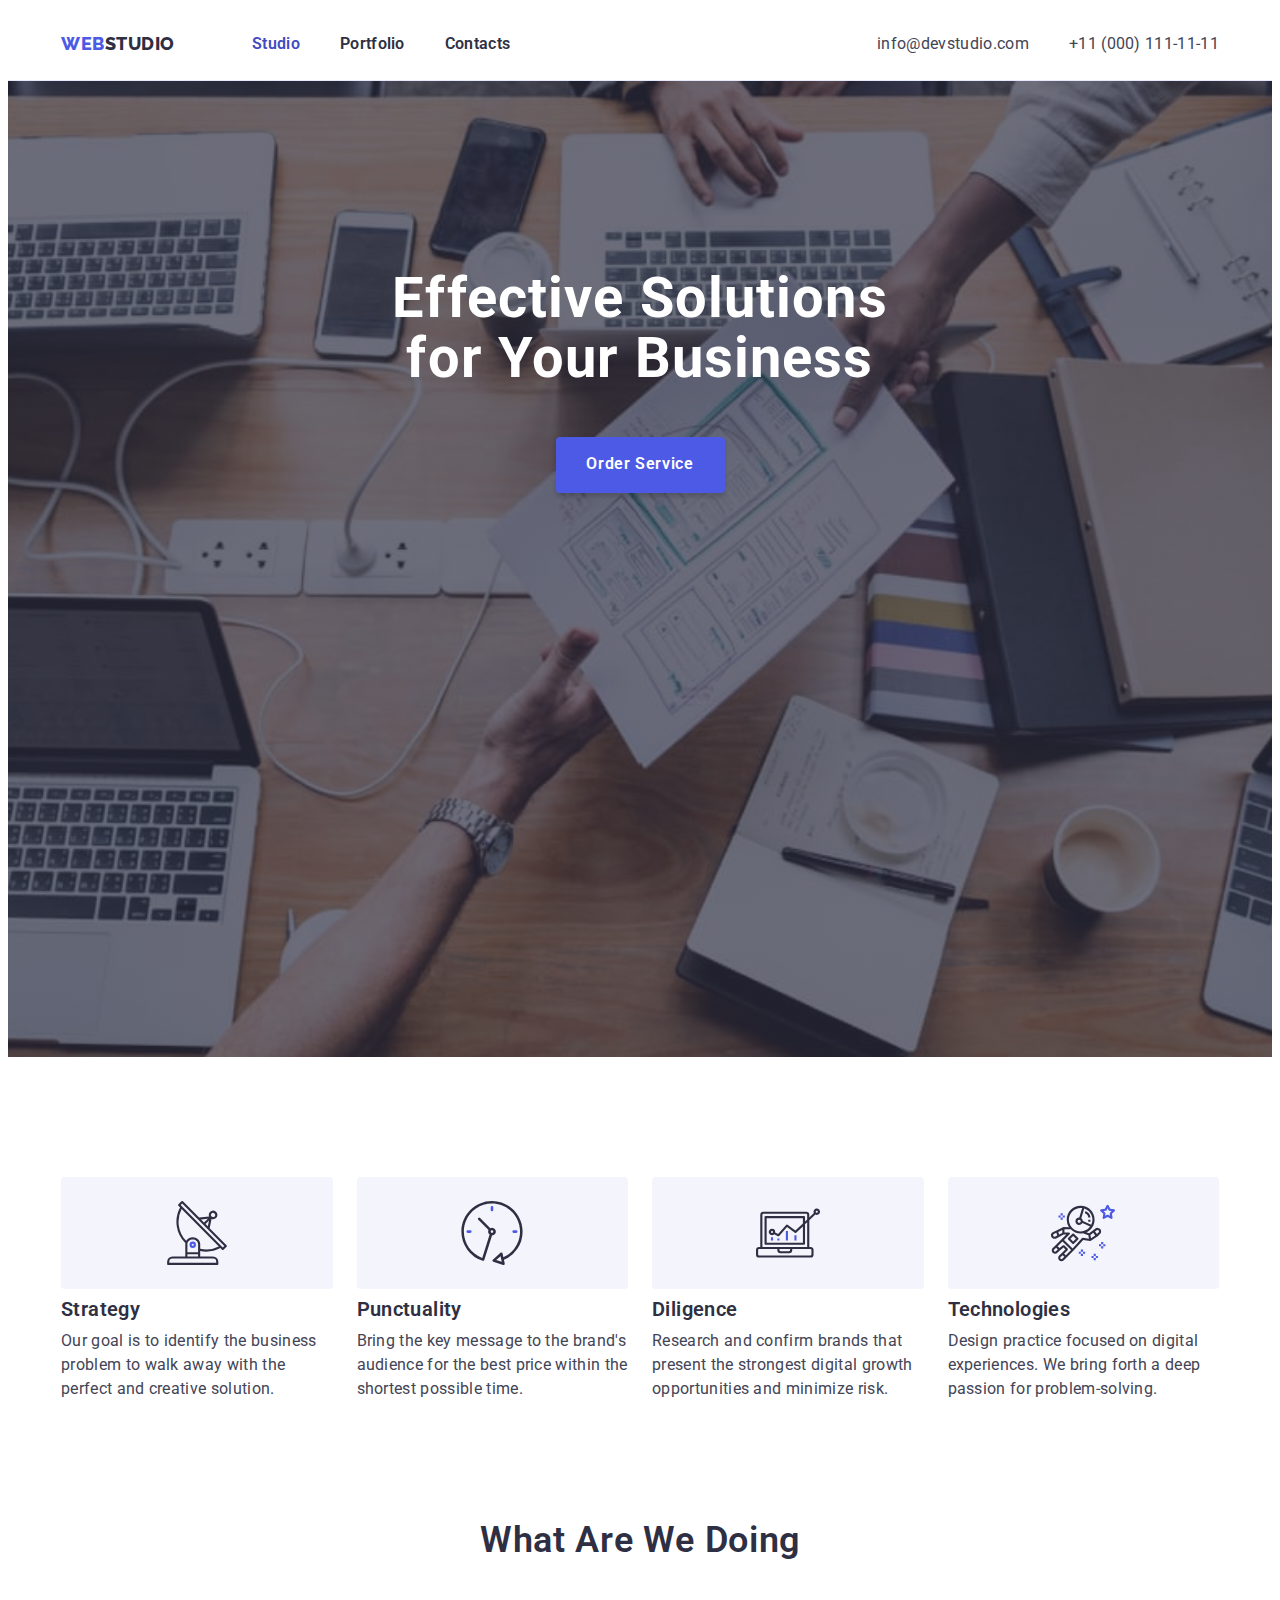
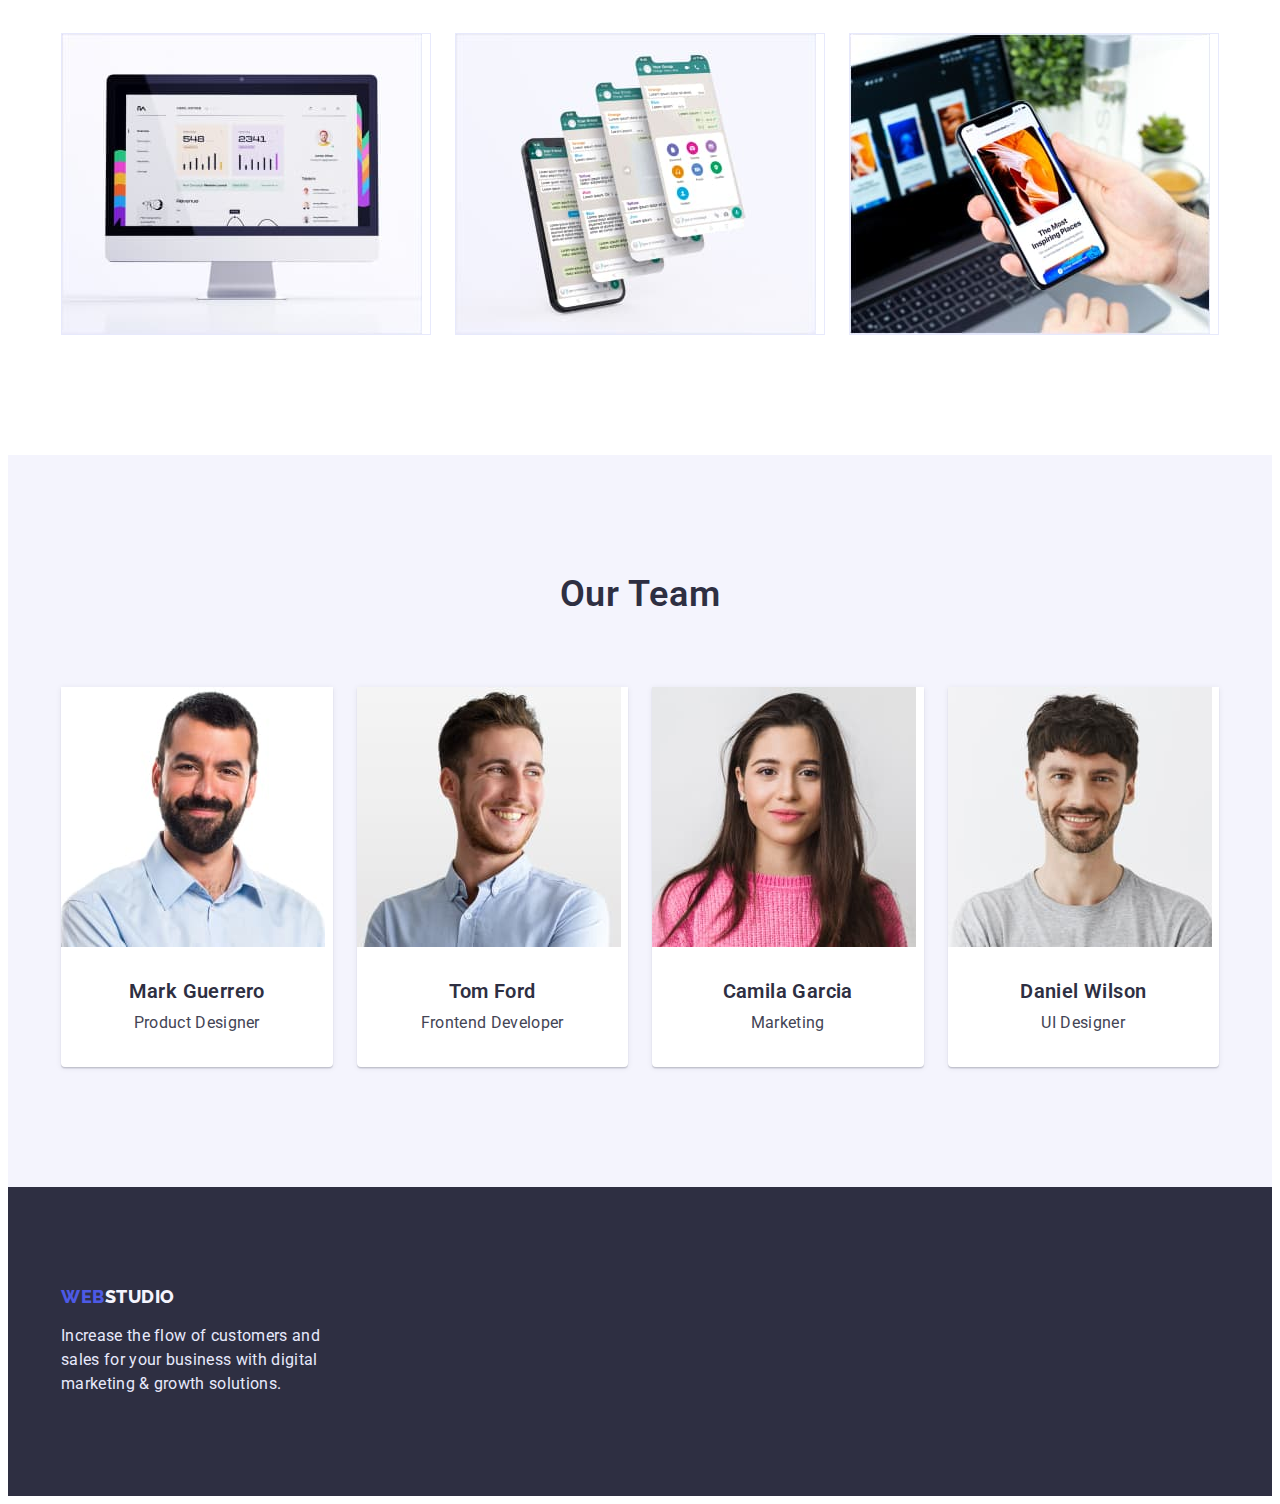
==== index.html @ 02700e27 "Added files from last project, banner and icons(Why dou choose us section)of index page" ====
<!DOCTYPE html>
<html lang="en">
    <head>
        <meta charset="UTF-8" />
        <meta http-equiv="X-UA-Compatible" content="IE=edge" />
        <meta name="viewport" content="width=device-width, initial-scale=1.0" />
        <title>WebStudio</title>
        <link rel="preconnect" href="https://fonts.googleapis.com" />
        <link rel="preconnect" href="https://fonts.gstatic.com" crossorigin />
        <link
            href="https://fonts.googleapis.com/css2?family=Raleway:wght@800&family=Roboto:wght@400;500;700;900&display=swap"
            rel="stylesheet"
        />
        <link
            rel="stylesheet"
            href="https://cdnjs.cloudflare.com/ajax/libs/modern-normalize/1.1.0/modern-normalize.min.css"
            integrity="sha512-wpPYUAdjBVSE4KJnH1VR1HeZfpl1ub8YT/NKx4PuQ5NmX2tKuGu6U/JRp5y+Y8XG2tV+wKQpNHVUX03MfMFn9Q=="
            crossorigin="anonymous"
            referrerpolicy="no-referrer"
        />
        <link rel="stylesheet" href="./css/styles.css" />
    </head>
    <body>
        <header class="header">
            <div class="container header-container">
                <nav class="header-navigation">
                    <a class="header-logo" href="./index.html"
                        >Web<span class="header-logo hl-span">Studio</span>
                    </a>
                    <ul class="header-list list">
                        <li class="header-item">
                            <a class="header-link current" href="./index.html">Studio</a>
                        </li>
                        <li class="header-item">
                            <a class="header-link" href="./portfolio.html">Portfolio</a>
                        </li>
                        <li class="header-item"><a class="header-link" href="">Contacts</a></li>
                    </ul>
                </nav>
                <ul class="header-contacts-list list">
                    <li class="header-contacts-item">
                        <a class="header-contacts-mail" href="mailto:info@devstudio.com"
                            >info@devstudio.com</a
                        >
                    </li>
                    <li class="header-contacts-item">
                        <a class="header-contacts-tel" href="tel:+11(000)111-11-11"
                            >+11 (000) 111-11-11</a
                        >
                    </li>
                </ul>
            </div>
        </header>
        <main>
            <!-- Big banner -->
            <section class="big-banner big-banner-container">
                <div class="container">
                    <h1 class="big-banner-title">Effective Solutions for Your Business</h1>
                    <button class="big-banner-btn" type="button">Order Service</button>
                </div>
            </section>
            <!-- Why do you choose us -->
            <section class="our-strengths">
                <div class="container">
                    <h2 class="visually-hidden">Why do you choose us</h2>
                    <ul class="os-icons-list list">
                        <li class="os-icons-item">
                            <svg class="os-icon" width="64px" height="64px">
                                <use href="./images/icons.svg#icon-antenna"></use>
                            </svg>
                        </li>
                        <li class="os-icons-item">
                            <svg class="os-icon" width="64px" height="64px">
                                <use href="./images/icons.svg#icon-clock"></use>
                            </svg>
                        </li>
                        <li class="os-icons-item">
                            <svg class="os-icon" width="64px" height="64px">
                                <use href="./images/icons.svg#icon-diagram"></use>
                            </svg>
                        </li>
                        <li class="os-icons-item">
                            <svg class="os-icon" width="64px" height="64px">
                                <use href="./images/icons.svg#icon-astronaut"></use>
                            </svg>
                        </li>
                    </ul>
                    <ul class="our-strengths-list list">
                        <li class="our-strengths-item">
                            <h3 class="our-strengths-title">Strategy</h3>
                            <p class="our-strengths-text">
                                Our goal is to identify the business problem to walk away with the
                                perfect and creative solution.
                            </p>
                        </li>
                        <li class="our-strengths-item">
                            <h3 class="our-strengths-title">Punctuality</h3>
                            <p class="our-strengths-text">
                                Bring the key message to the brand's audience for the best price
                                within the shortest possible time.
                            </p>
                        </li>
                        <li class="our-strengths-item">
                            <h3 class="our-strengths-title">Diligence</h3>
                            <p class="our-strengths-text">
                                Research and confirm brands that present the strongest digital
                                growth opportunities and minimize risk.
                            </p>
                        </li>
                        <li class="our-strengths-item">
                            <h3 class="our-strengths-title">Technologies</h3>
                            <p class="our-strengths-text">
                                Design practice focused on digital experiences. We bring forth a
                                deep passion for problem-solving.
                            </p>
                        </li>
                    </ul>
                </div>
            </section>
            <!-- What are we doing -->
            <section class="our-projects">
                <div class="container">
                    <h2 class="our-projects-title">What are we doing</h2>
                    <ul class="our-projects-list list">
                        <li class="our-projects-item">
                            <img
                                src="./images/monitor.jpg"
                                alt="Monitor with the company's website displayed"
                                width="360"
                            />
                        </li>
                        <li class="our-projects-item">
                            <img
                                src="./images/cellphone.jpg"
                                alt="Mobile phone with the application displayed"
                                width="360"
                            />
                        </li>
                        <li class="our-projects-item">
                            <img
                                src="./images/laptop_and_cellphone.jpg"
                                alt="laptop and cellphone with the application displayed"
                                width="360"
                            />
                        </li>
                    </ul>
                </div>
            </section>
            <!-- Out team -->
            <section class="our-team">
                <div class="container">
                    <h2 class="our-team-title">Our Team</h2>
                    <ul class="our-team-list list">
                        <li class="our-team-item">
                            <img
                                src="./images/teammate-1.jpg"
                                alt="Photo by Mark Guerrero"
                                width="264"
                            />
                            <div class="teammate-text-container">
                                <h3 class="teammate-title">Mark Guerrero</h3>
                                <p class="teammate-text">Product Designer</p>
                            </div>
                        </li>
                        <li class="our-team-item">
                            <img
                                src="./images/teammate-2.jpg"
                                alt="Photo by Tom Ford"
                                width="264"
                            />
                            <div class="teammate-text-container">
                                <h3 class="teammate-title">Tom Ford</h3>
                                <p class="teammate-text">Frontend Developer</p>
                            </div>
                        </li>
                        <li class="our-team-item">
                            <img
                                src="./images/teammate-3.jpg"
                                alt="Photo by Camila Garcia"
                                width="264"
                            />
                            <div class="teammate-text-container">
                                <h3 class="teammate-title">Camila Garcia</h3>
                                <p class="teammate-text">Marketing</p>
                            </div>
                        </li>
                        <li class="our-team-item">
                            <img
                                src="./images/teammate-4.jpg"
                                alt="Photo by Daniel Wilson"
                                width="264"
                            />
                            <div class="teammate-text-container">
                                <h3 class="teammate-title">Daniel Wilson</h3>
                                <p class="teammate-text">UI Designer</p>
                            </div>
                        </li>
                    </ul>
                </div>
            </section>
        </main>
        <footer class="footer">
            <div class="container">
                <a class="footer-logo" href="./index.html"
                    >Web<span class="footer-logo fl-span">Studio</span></a
                >
                <p class="footer-text">
                    Increase the flow of customers and sales for your business with digital
                    marketing & growth solutions.
                </p>
            </div>
        </footer>
    </body>
</html>
---- css/styles.css ----
/** VARIABLES*/
:root {
    /**COLORS*/
    --primary-bg: #ffffff;
    --primary-brand: #4d5ae5;
    --dark: #2e2f42;
    --success: #31d0aa;
    --text: #434455;
    --subtle-text: #8e8f99;
    --accent: #e7e9fc;
    --light: #f4f4fd;
    --hover-focus: #404bbf;
    --bg-gradient: linear-gradient(rgba(46, 47, 66, 0.7), rgba(46, 47, 66, 0.7));
    /**FONTS*/
    --main-font: "Roboto", sans-serif;
    --secondary-font: "Raleway", sans-serif;
}

/**RESET STYLES*/
p,
h1,
h2,
h3,
h4,
h5,
h6 {
    margin: 0;
}
ul,
ol {
    margin: 0;
    padding-left: 0;
}

body {
    font-family: var(--main-font);
    color: var(--text);
    background-color: var(--primary-bg);
}

/**COMMON STYLES*/
.list {
    list-style: none;
}
.visually-hidden {
    position: absolute;
    width: 1px;
    height: 1px;
    margin: -1px;
    border: 0;
    padding: 0;
    white-space: nowrap;
    clip-path: inset(100%);
    overflow: hidden;
}
img {
    display: block;
    max-width: 100%;
    height: auto;
}

/*!CONTAINER*/
.container {
    width: 1158px;
    padding: 0px 15px;
    margin: 0 auto;
    /* outline: 1px solid red; */
}

/**INDEX PAGE STYLES*/
/*!HEADER*/
.header {
    background-color: var(--primary-bg);
    border-bottom: 1px solid #e7e9fc;
}
.header-container {
    display: flex;
}
.header-navigation {
    display: flex;
    margin-right: auto;
    align-items: center;
}
.header-logo {
    width: 115px;
    font-family: var(--secondary-font);
    font-weight: 800;
    font-size: 18px;
    color: var(--primary-brand);
    line-height: 1.33;
    letter-spacing: 0.03em;
    text-transform: uppercase;
    text-decoration: none;
    margin-right: 76px;
    padding: 24px 0px 24px 0px;
}
.header-logo:focus {
    outline: none;
}
.hl-span {
    color: var(--dark);
}
.header-list {
    display: flex;
    gap: 40px;
}
/* .header-item {
} */
.header-link {
    display: inline-block;
    font-weight: 600;
    color: var(--dark);
    line-height: 1.5;
    letter-spacing: 0.02em;
    text-decoration: none;
    padding: 24px 0px 24px 0px;
}
.header-item .current {
    color: var(--hover-focus);
}
.header-link:hover,
.header-link:focus {
    color: var(--hover-focus);
    outline: none;
}
.header-contacts-list {
    display: flex;
    gap: 40px;
}
/* .header-contacts-item {
} */
.header-contacts-mail,
.header-contacts-tel {
    display: inline-block;
    font-style: normal;
    color: inherit;
    text-decoration: none;
    line-height: 1.5;
    letter-spacing: 0.02em;
    padding: 24px 0px 24px 0px;
}
.header-contacts-mail:hover,
.header-contacts-mail:focus {
    color: var(--hover-focus);
    outline: none;
}
.header-contacts-tel:hover,
.header-contacts-tel:focus {
    color: var(--hover-focus);
    outline: none;
}

/*!BIG BANNER*/
.big-banner {
    background-color: var(--dark);
    text-align: center;
    padding: 188px 0px;
}
.big-banner-container {
    background-image: var(--bg-gradient), url(../images/big-banner-bg.jpg);
    max-width: 1440px;
    height: 600px;
    background-repeat: no-repeat;
    background-position: center;
    background-size: cover;
    margin-right: auto;
    margin-left: auto;
}
.big-banner-title {
    width: 496px;
    font-weight: 700;
    margin-right: auto;
    margin-left: auto;
    font-size: 56px;
    line-height: 1.07;
    letter-spacing: 0.02em;
    color: var(--primary-bg);
}
.big-banner-btn {
    display: inline-block;
    min-width: 169px;
    height: 56px;
    font-family: inherit;
    font-weight: 600;
    font-size: 16px;
    line-height: 1.18;
    letter-spacing: 0.04em;
    background-color: var(--primary-brand);
    color: var(--primary-bg);
    cursor: pointer;
    border: none;
    border-radius: 4px;
    box-shadow: 0px 4px 4px rgba(0, 0, 0, 0.15);
    margin-top: 48px;
}
.big-banner-btn:hover,
.big-banner-btn:focus {
    background-color: var(--hover-focus);
    color: var(--primary-bg);
    box-shadow: 0px 3px 1px rgba(0, 0, 0, 0.1), 0px 2px 1px rgba(0, 0, 0, 0.08),
        0px 2px 2px rgba(0, 0, 0, 0.12);
    outline: none;
}

/*!OUR STRENGTHS*/
.our-strengths {
    padding-top: 120px;
    background-color: var(--primary-bg);
}

.our-strengths-list,
.os-icons-list {
    display: flex;
    gap: 24px;
}
.our-strengths-item,
.os-icons-item {
    width: calc((100% - 72px) / 4);
}
.os-icons-item {
    display: flex;
    align-items: center;
    justify-content: center;
    height: 112px;
    background-color: var(--light);
    border-radius: 4px;
}
/* .os-icon {
} */
.our-strengths-title {
    font-weight: 600;
    font-size: 20px;
    line-height: 1.2;
    letter-spacing: 0.02em;
    color: var(--dark);
    margin-top: 8px;
}
.our-strengths-text {
    line-height: 1.5;
    letter-spacing: 0.02em;
    margin-top: 8px;
}

/*!OUR PROJECTS*/
.our-projects {
    background-color: var(--primary-bg);
    padding: 120px 0px 120px 0px;
    text-align: center;
}
.our-projects-title,
.our-team-title {
    font-weight: 600;
    font-size: 36px;
    line-height: 1.11;
    letter-spacing: 0.02em;
    text-transform: capitalize;
    color: var(--dark);
}
.our-projects-list,
.our-team-list {
    display: flex;
    gap: 24px;
    margin-top: 72px;
}
.our-projects-item {
    width: calc((100% - 48px) / 3);
    border: 1px solid var(--accent);
}

/*!OUR TEAM*/
.our-team {
    background-color: var(--light);
    padding: 120px 0px 120px 0px;
    text-align: center;
}
.our-team-item {
    width: calc((100% - 72px) / 4);
    background-color: var(--primary-bg);
    box-shadow: 0px 1px 6px rgba(46, 47, 66, 0.08), 0px 1px 1px rgba(46, 47, 66, 0.16),
        0px 2px 1px rgba(46, 47, 66, 0.08);
    border-radius: 0px 0px 4px 4px;
}
.teammate-text-container {
    padding: 32px 16px;
}
.teammate-title {
    font-weight: 600;
    font-size: 20px;
    line-height: 1.2;
    letter-spacing: 0.02em;
    color: var(--dark);
}
.teammate-text {
    line-height: 1.5;
    letter-spacing: 0.02em;
    margin-top: 8px;
}

/*!FOOTER*/
.footer {
    padding: 100px 0px 100px 0px;
    background-color: var(--dark);
}
.footer-logo {
    font-family: var(--secondary-font);
    font-weight: 800;
    font-size: 18px;
    line-height: 1.16;
    letter-spacing: 0.03em;
    text-transform: uppercase;
    color: var(--primary-brand);
    text-decoration: none;
}
.footer-logo:focus {
    outline: none;
}
.fl-span {
    color: var(--light);
}
.footer-text {
    font-family: var(--main-font);
    font-weight: 400;
    font-size: 16px;
    line-height: 1.5;
    letter-spacing: 0.02em;
    color: var(--accent);
    max-width: 264px;
    margin-top: 16px;
}
/*!----------------------------------------------------------------*/

/**PORTFOLIO PAGE STYLES*/
/*!FINISHED PRODUCTS*/
.finished-products {
    background-color: var(--primary-bg);
    padding: 96px 0px 120px;
}
.filter-buttons-list {
    display: flex;
    justify-content: center;
    gap: 24px;
}
/* .filter-buttons-item {
} */
.filter-btn {
    font-family: inherit;
    font-weight: 600;
    font-size: 16px;
    color: var(--primary-brand);
    line-height: 1.5;
    letter-spacing: 0.04em;
    background-color: var(--light);
    border: 1px solid var(--accent);
    border-radius: 4px;
    cursor: pointer;
    padding: 12px 24px;
}
.filter-btn:hover,
.filter-btn:focus {
    background-color: var(--hover-focus);
    color: var(--primary-bg);
    box-shadow: 0px 3px 1px rgba(0, 0, 0, 0.1), 0px 2px 1px rgba(0, 0, 0, 0.08),
        0px 2px 2px rgba(0, 0, 0, 0.12);
    outline: none;
}
.finished-products-list {
    display: flex;
    flex-wrap: wrap;
    row-gap: 48px;
    column-gap: 24px;
    margin-top: 72px;
}
.finished-products-item {
    background-color: var(--primary-bg);
    width: calc((100% - 48px) / 3);
}
.products-text-container {
    padding: 32px 0px 32px 16px;
    border-bottom: 1px solid var(--accent);
    border-right: 1px solid var(--accent);
    border-left: 1px solid var(--accent);
}
.finished-products-title {
    font-weight: 600;
    font-size: 20px;
    line-height: 1.2;
    letter-spacing: 0.02em;
    color: var(--dark);
}
.finished-products-text {
    font-size: 16px;
    line-height: 1.5;
    letter-spacing: 0.02em;
    color: var(--text);
    margin-top: 8px;
}
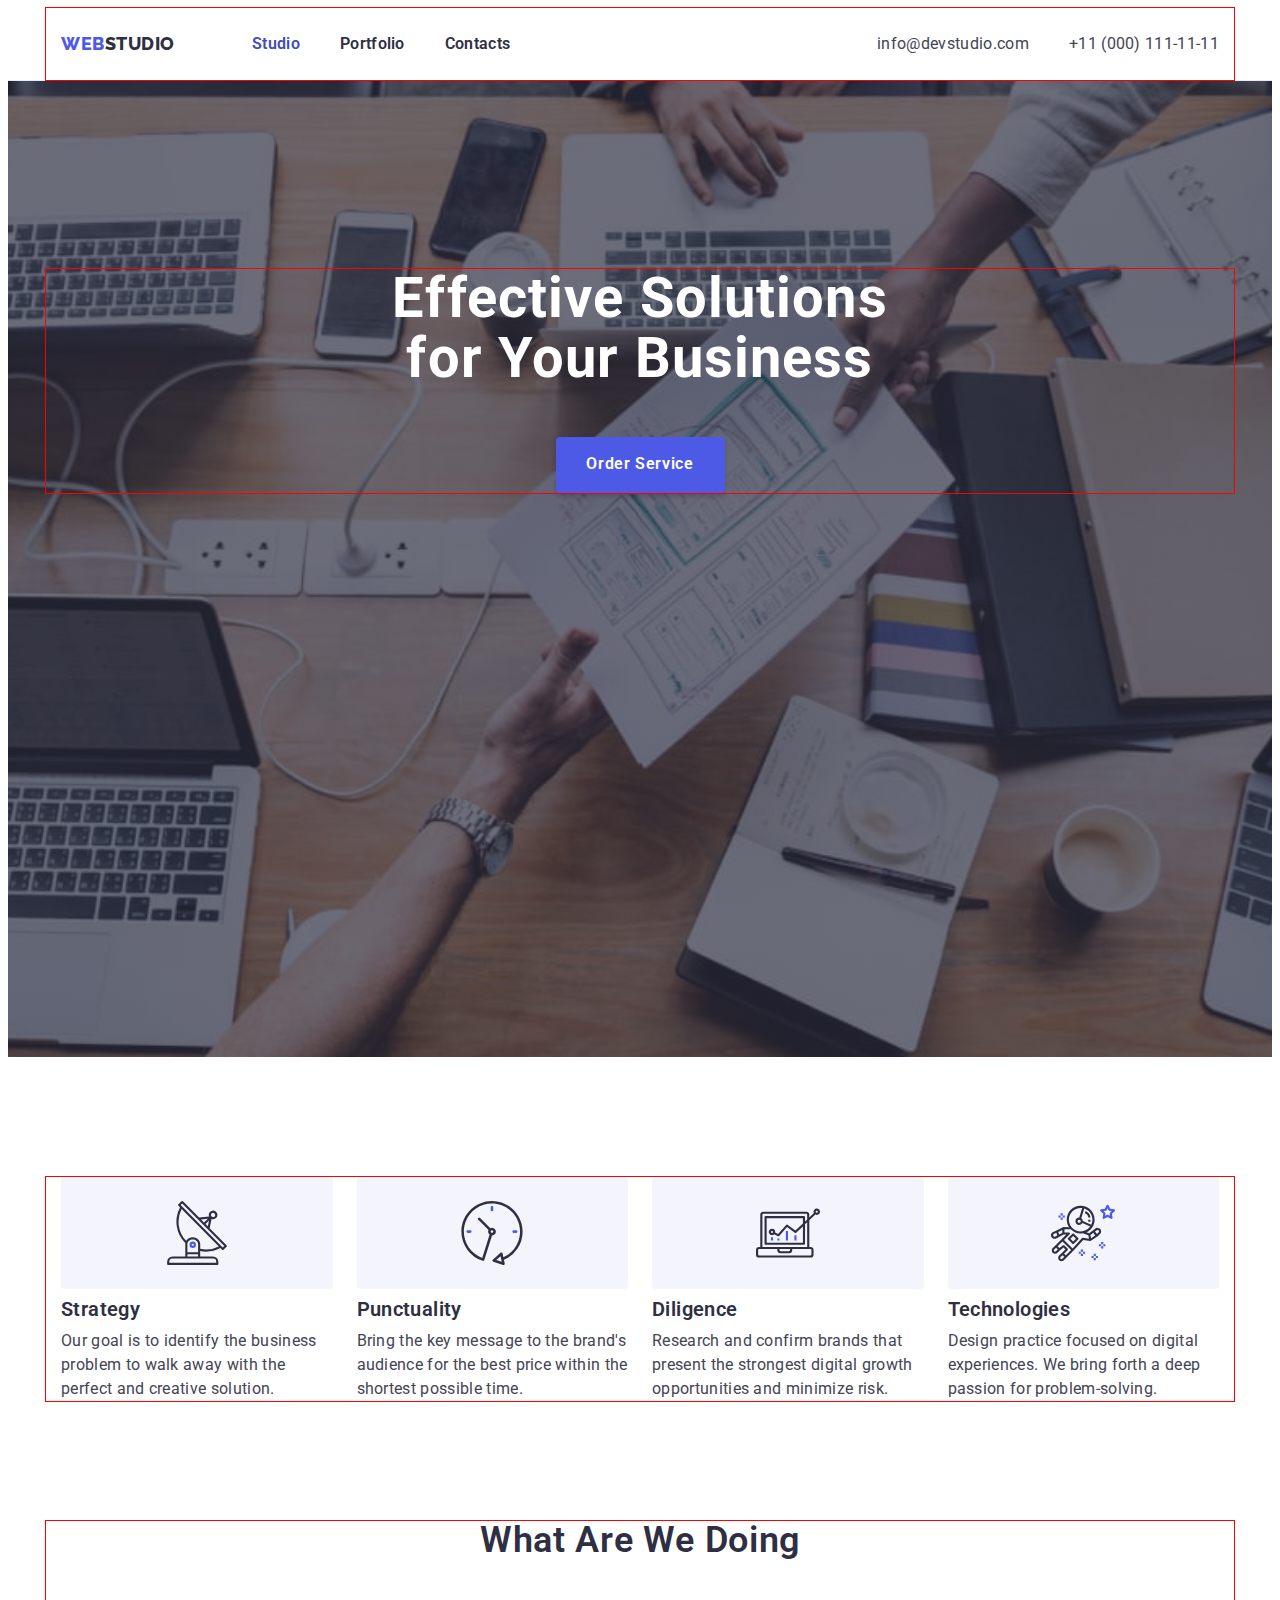
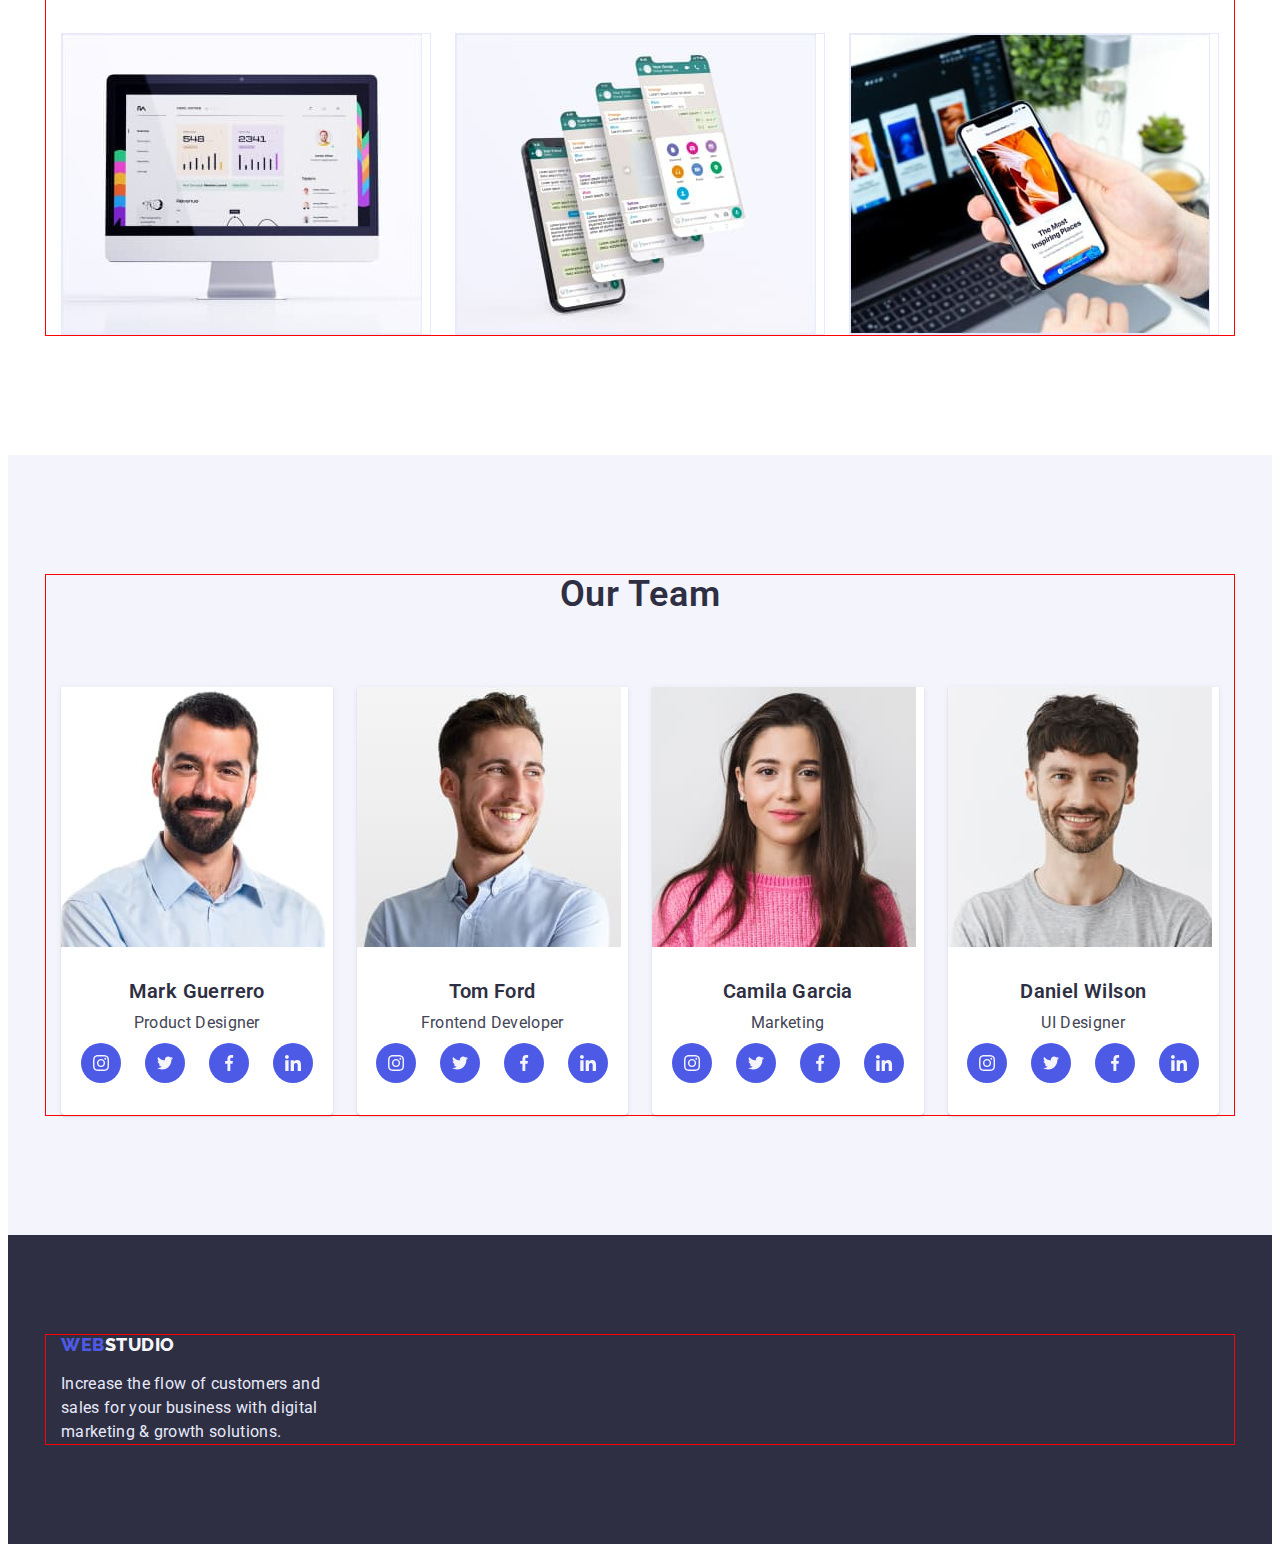
==== commit 49f95b7b: "Added markup, icons and styles to Our team section on the index page" ====
--- a/index.html
+++ b/index.html
@@ -160,6 +160,36 @@
                             <div class="teammate-text-container">
                                 <h3 class="teammate-title">Mark Guerrero</h3>
                                 <p class="teammate-text">Product Designer</p>
+                                <ul class="ot-social-list list">
+                                    <li class="social-list-item">
+                                        <a href="" class="social-item-link">
+                                            <svg class="social-item-icon" width="16" height="16">
+                                                <use href="./images/icons.svg#icon-instagram"></use>
+                                            </svg>
+                                        </a>
+                                    </li>
+                                    <li class="social-list-item">
+                                        <a href="" class="social-item-link">
+                                            <svg class="social-item-icon" width="16" height="16">
+                                                <use href="./images/icons.svg#icon-twitter"></use>
+                                            </svg>
+                                        </a>
+                                    </li>
+                                    <li class="social-list-item">
+                                        <a href="" class="social-item-link">
+                                            <svg class="social-item-icon" width="16" height="16">
+                                                <use href="./images/icons.svg#icon-facebook"></use>
+                                            </svg>
+                                        </a>
+                                    </li>
+                                    <li class="social-list-item">
+                                        <a href="" class="social-item-link">
+                                            <svg class="social-item-icon" width="16" height="16">
+                                                <use href="./images/icons.svg#icon-linkedin"></use>
+                                            </svg>
+                                        </a>
+                                    </li>
+                                </ul>
                             </div>
                         </li>
                         <li class="our-team-item">
@@ -171,6 +201,36 @@
                             <div class="teammate-text-container">
                                 <h3 class="teammate-title">Tom Ford</h3>
                                 <p class="teammate-text">Frontend Developer</p>
+                                <ul class="ot-social-list list">
+                                    <li class="social-list-item">
+                                        <a href="" class="social-item-link">
+                                            <svg class="social-item-icon" width="16" height="16">
+                                                <use href="./images/icons.svg#icon-instagram"></use>
+                                            </svg>
+                                        </a>
+                                    </li>
+                                    <li class="social-list-item">
+                                        <a href="" class="social-item-link">
+                                            <svg class="social-item-icon" width="16" height="16">
+                                                <use href="./images/icons.svg#icon-twitter"></use>
+                                            </svg>
+                                        </a>
+                                    </li>
+                                    <li class="social-list-item">
+                                        <a href="" class="social-item-link">
+                                            <svg class="social-item-icon" width="16" height="16">
+                                                <use href="./images/icons.svg#icon-facebook"></use>
+                                            </svg>
+                                        </a>
+                                    </li>
+                                    <li class="social-list-item">
+                                        <a href="" class="social-item-link">
+                                            <svg class="social-item-icon" width="16" height="16">
+                                                <use href="./images/icons.svg#icon-linkedin"></use>
+                                            </svg>
+                                        </a>
+                                    </li>
+                                </ul>
                             </div>
                         </li>
                         <li class="our-team-item">
@@ -182,6 +242,36 @@
                             <div class="teammate-text-container">
                                 <h3 class="teammate-title">Camila Garcia</h3>
                                 <p class="teammate-text">Marketing</p>
+                                <ul class="ot-social-list list">
+                                    <li class="social-list-item">
+                                        <a href="" class="social-item-link">
+                                            <svg class="social-item-icon" width="16" height="16">
+                                                <use href="./images/icons.svg#icon-instagram"></use>
+                                            </svg>
+                                        </a>
+                                    </li>
+                                    <li class="social-list-item">
+                                        <a href="" class="social-item-link">
+                                            <svg class="social-item-icon" width="16" height="16">
+                                                <use href="./images/icons.svg#icon-twitter"></use>
+                                            </svg>
+                                        </a>
+                                    </li>
+                                    <li class="social-list-item">
+                                        <a href="" class="social-item-link">
+                                            <svg class="social-item-icon" width="16" height="16">
+                                                <use href="./images/icons.svg#icon-facebook"></use>
+                                            </svg>
+                                        </a>
+                                    </li>
+                                    <li class="social-list-item">
+                                        <a href="" class="social-item-link">
+                                            <svg class="social-item-icon" width="16" height="16">
+                                                <use href="./images/icons.svg#icon-linkedin"></use>
+                                            </svg>
+                                        </a>
+                                    </li>
+                                </ul>
                             </div>
                         </li>
                         <li class="our-team-item">
@@ -193,6 +283,36 @@
                             <div class="teammate-text-container">
                                 <h3 class="teammate-title">Daniel Wilson</h3>
                                 <p class="teammate-text">UI Designer</p>
+                                <ul class="ot-social-list list">
+                                    <li class="social-list-item">
+                                        <a href="" class="social-item-link">
+                                            <svg class="social-item-icon" width="16" height="16">
+                                                <use href="./images/icons.svg#icon-instagram"></use>
+                                            </svg>
+                                        </a>
+                                    </li>
+                                    <li class="social-list-item">
+                                        <a href="" class="social-item-link">
+                                            <svg class="social-item-icon" width="16" height="16">
+                                                <use href="./images/icons.svg#icon-twitter"></use>
+                                            </svg>
+                                        </a>
+                                    </li>
+                                    <li class="social-list-item">
+                                        <a href="" class="social-item-link">
+                                            <svg class="social-item-icon" width="16" height="16">
+                                                <use href="./images/icons.svg#icon-facebook"></use>
+                                            </svg>
+                                        </a>
+                                    </li>
+                                    <li class="social-list-item">
+                                        <a href="" class="social-item-link">
+                                            <svg class="social-item-icon" width="16" height="16">
+                                                <use href="./images/icons.svg#icon-linkedin"></use>
+                                            </svg>
+                                        </a>
+                                    </li>
+                                </ul>
                             </div>
                         </li>
                     </ul>
--- a/css/styles.css
+++ b/css/styles.css
@@ -64,7 +64,7 @@
     width: 1158px;
     padding: 0px 15px;
     margin: 0 auto;
-    /* outline: 1px solid red; */
+    outline: 1px solid red;
 }
 
 /**INDEX PAGE STYLES*/
@@ -295,6 +295,33 @@
     letter-spacing: 0.02em;
     margin-top: 8px;
 }
+.ot-social-list {
+    display: flex;
+    justify-content: center;
+    gap: 24px;
+    margin-top: 8px;
+}
+.social-list-item {
+    width: 40px;
+    height: 40px;
+}
+.social-item-link {
+    width: 100%;
+    height: 100%;
+    background-color: var(--primary-brand);
+    border-radius: 50%;
+    display: flex;
+    align-items: center;
+    justify-content: center;
+}
+.social-item-icon {
+    fill: var(--light);
+}
+.social-item-link:hover,
+.social-item-link:focus {
+    background-color: var(--hover-focus);
+    outline: none;
+}
 
 /*!FOOTER*/
 .footer {
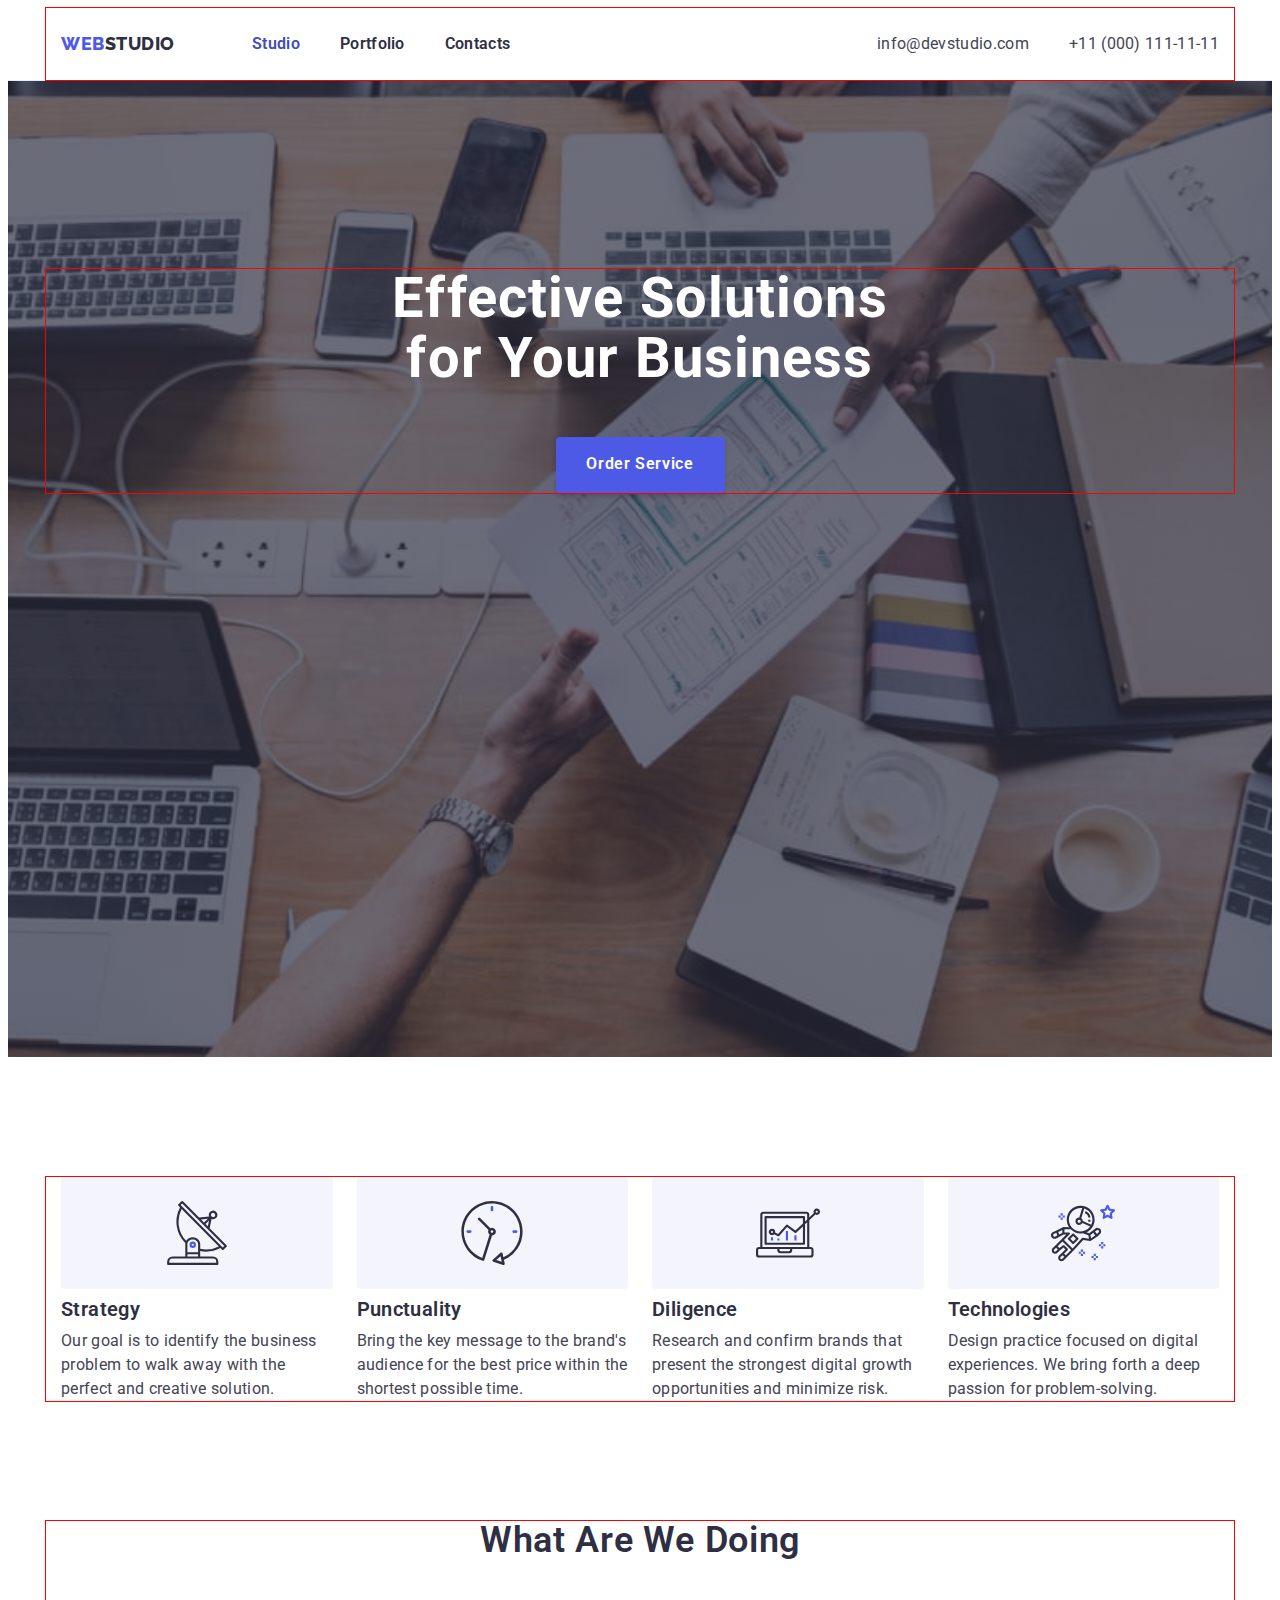
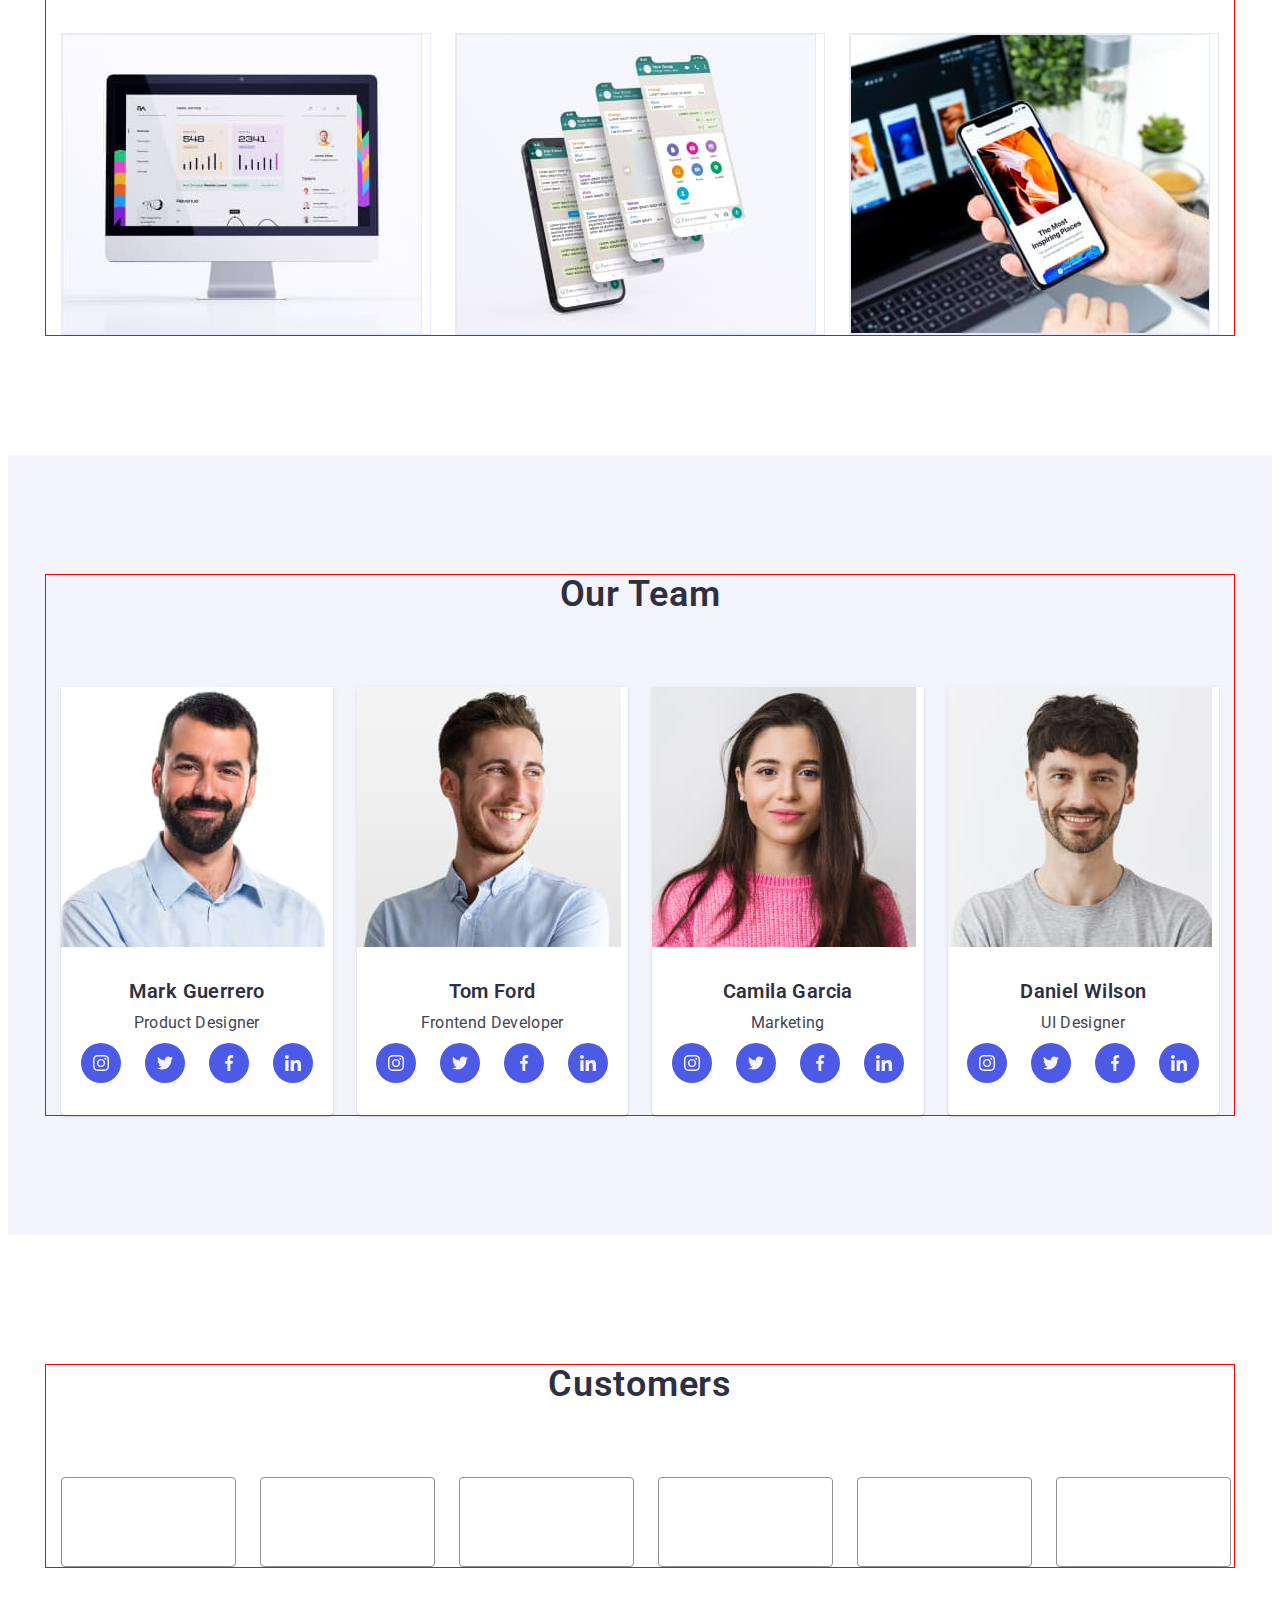
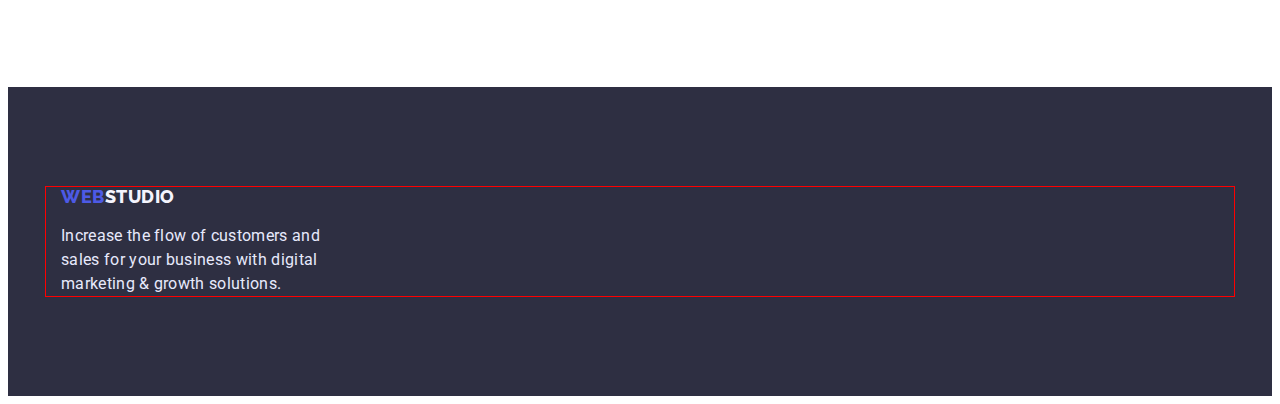
==== commit 60cced47: "Added Customers section markup, styles to Portfolio page cards" ====
--- a/index.html
+++ b/index.html
@@ -318,6 +318,44 @@
                     </ul>
                 </div>
             </section>
+            <!-- Customers -->
+            <section class="customers">
+                <div class="container">
+                    <h2 class="customers-title">customers</h2>
+                    <ul class="customers-icons-list list">
+                        <li class="customers-icons-item">
+                            <svg class="customers-icon">
+                                <use></use>
+                            </svg>
+                        </li>
+                        <li class="customers-icons-item">
+                            <svg class="customers-icon">
+                                <use></use>
+                            </svg>
+                        </li>
+                        <li class="customers-icons-item">
+                            <svg class="customers-icon">
+                                <use></use>
+                            </svg>
+                        </li>
+                        <li class="customers-icons-item">
+                            <svg class="customers-icon">
+                                <use></use>
+                            </svg>
+                        </li>
+                        <li class="customers-icons-item">
+                            <svg class="customers-icon">
+                                <use></use>
+                            </svg>
+                        </li>
+                        <li class="customers-icons-item">
+                            <svg class="customers-icon">
+                                <use></use>
+                            </svg>
+                        </li>
+                    </ul>
+                </div>
+            </section>
         </main>
         <footer class="footer">
             <div class="container">
--- a/css/styles.css
+++ b/css/styles.css
@@ -197,8 +197,7 @@
 .big-banner-btn:focus {
     background-color: var(--hover-focus);
     color: var(--primary-bg);
-    box-shadow: 0px 3px 1px rgba(0, 0, 0, 0.1), 0px 2px 1px rgba(0, 0, 0, 0.08),
-        0px 2px 2px rgba(0, 0, 0, 0.12);
+    box-shadow: 0px 4px 4px rgba(0, 0, 0, 0.15);
     outline: none;
 }
 
@@ -248,7 +247,8 @@
     text-align: center;
 }
 .our-projects-title,
-.our-team-title {
+.our-team-title,
+.customers-title {
     font-weight: 600;
     font-size: 36px;
     line-height: 1.11;
@@ -322,6 +322,29 @@
     background-color: var(--hover-focus);
     outline: none;
 }
+
+/*!CUTOMERS*/
+.customers {
+    background-color: var(--primary-bg);
+    padding: 130px 0px 120px 0px;
+    text-align: center;
+}
+.customers-icons-list {
+    display: flex;
+    gap: 24px;
+    margin-top: 72px;
+}
+.customers-icons-item {
+    width: calc((100% - 120px) / 6);
+    display: flex;
+    align-items: center;
+    justify-content: center;
+    height: 88px;
+    border: 1px solid var(--subtle-text);
+    border-radius: 4px;
+}
+/* .customers-icon {
+} */
 
 /*!FOOTER*/
 .footer {
@@ -400,6 +423,16 @@
 .finished-products-item {
     background-color: var(--primary-bg);
     width: calc((100% - 48px) / 3);
+    box-shadow: 0px 1px 6px rgba(46, 47, 66, 0.08);
+}
+.finished-products-item:hover {
+    box-shadow: 0px 1px 6px rgba(46, 47, 66, 0.08), 0px 1px 1px rgba(46, 47, 66, 0.16),
+        0px 2px 1px rgba(46, 47, 66, 0.08);
+}
+.finished-products-item:hover .products-text-container {
+    border-bottom: 0.5px solid var(--light);
+    border-right: 0.5px solid var(--light);
+    border-left: 0.5px solid var(--light);
 }
 .products-text-container {
     padding: 32px 0px 32px 16px;
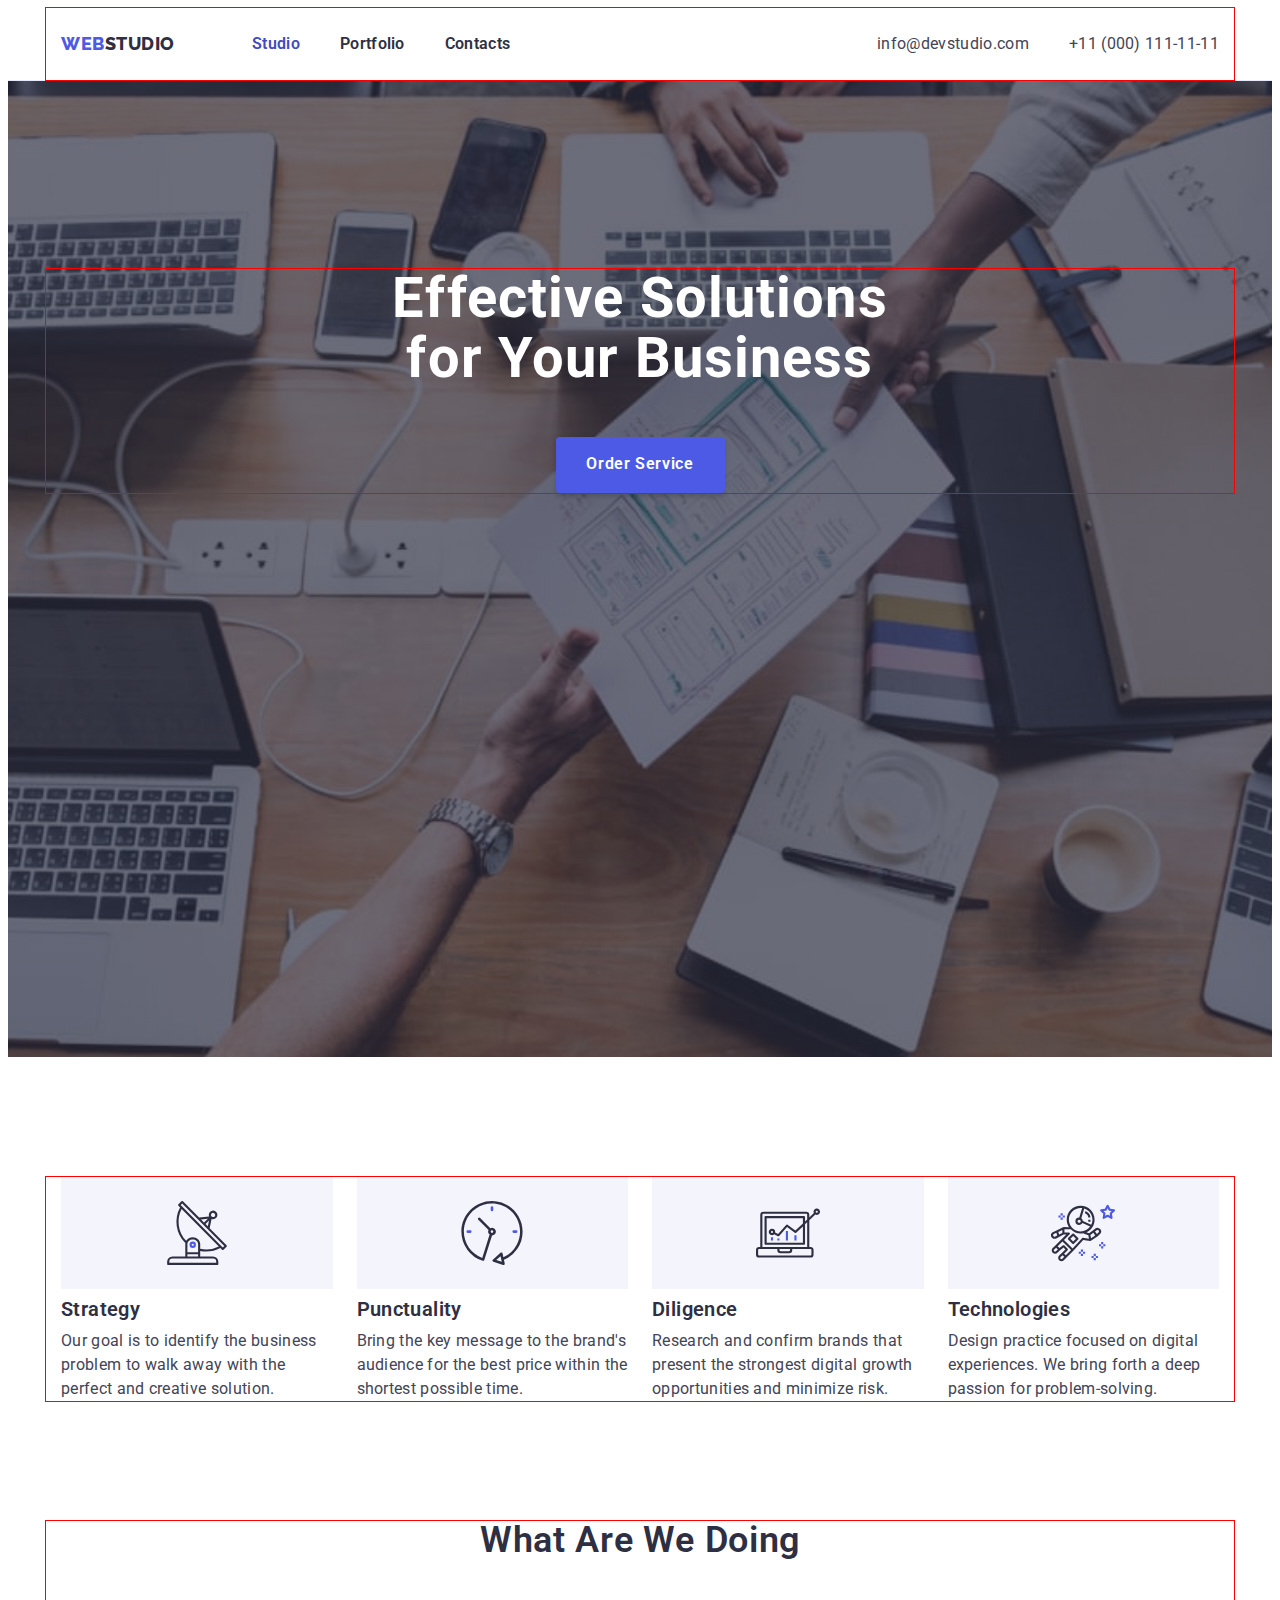
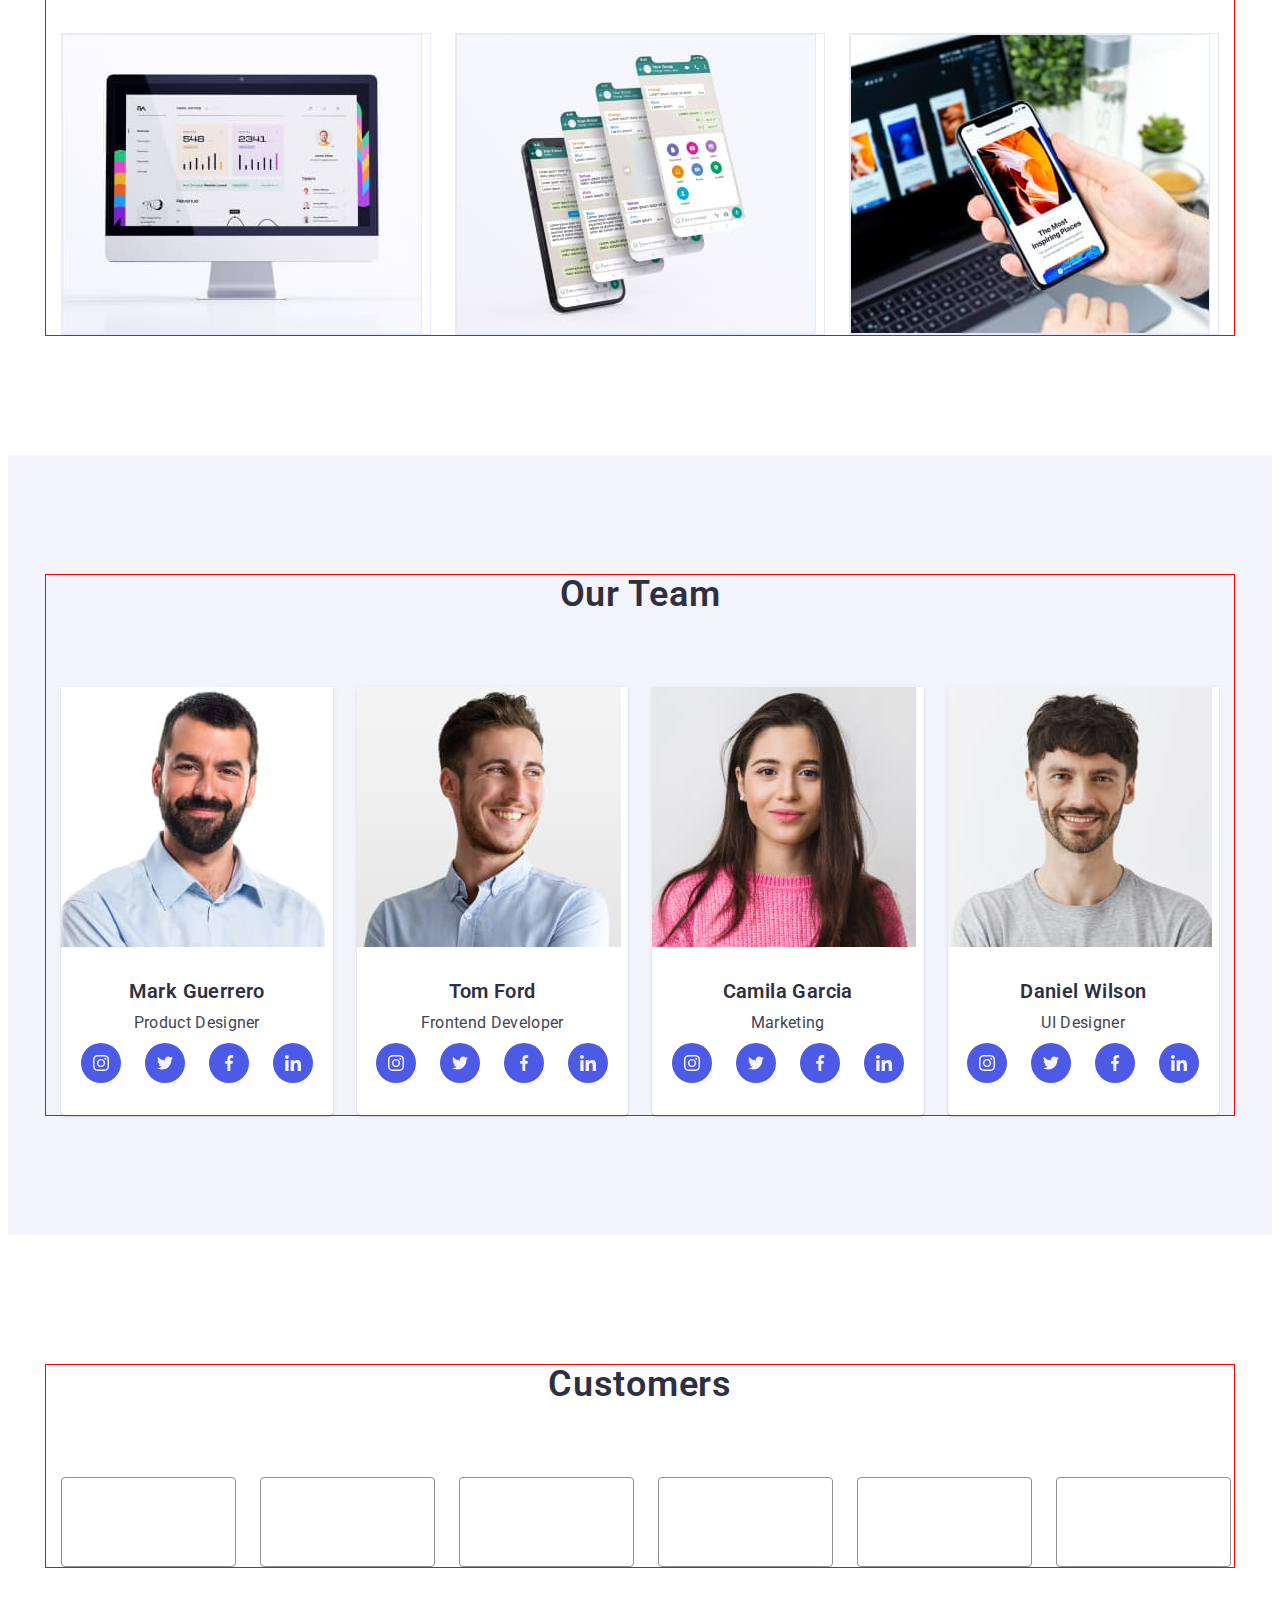
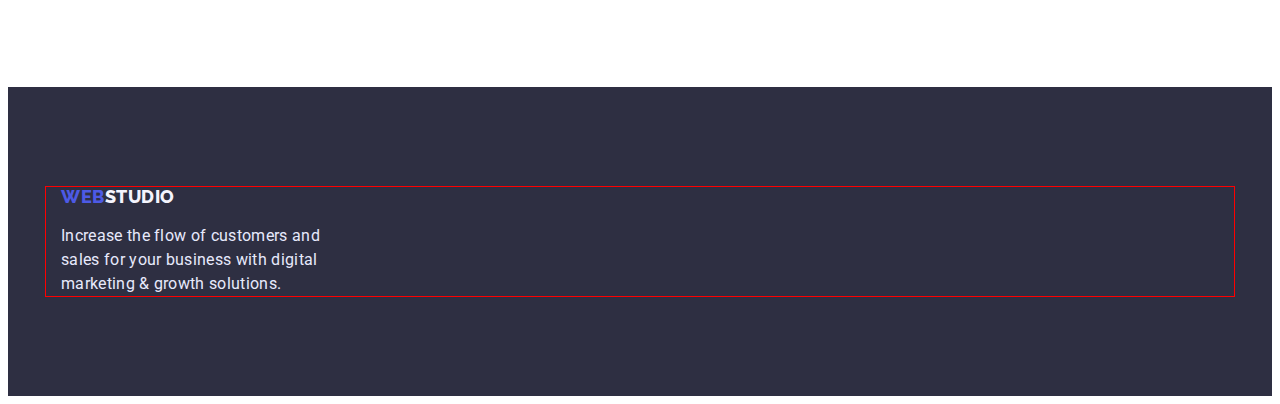
==== commit b535cb93: "Errors in Our strengths section have been corrected(changed pathes for svg files)" ====
--- a/index.html
+++ b/index.html
@@ -63,51 +63,29 @@
             <section class="our-strengths">
                 <div class="container">
                     <h2 class="visually-hidden">Why do you choose us</h2>
-                    <ul class="os-icons-list list">
-                        <li class="os-icons-item">
-                            <svg class="os-icon" width="64px" height="64px">
-                                <use href="./images/icons.svg#icon-antenna"></use>
-                            </svg>
-                        </li>
-                        <li class="os-icons-item">
-                            <svg class="os-icon" width="64px" height="64px">
-                                <use href="./images/icons.svg#icon-clock"></use>
-                            </svg>
-                        </li>
-                        <li class="os-icons-item">
-                            <svg class="os-icon" width="64px" height="64px">
-                                <use href="./images/icons.svg#icon-diagram"></use>
-                            </svg>
-                        </li>
-                        <li class="os-icons-item">
-                            <svg class="os-icon" width="64px" height="64px">
-                                <use href="./images/icons.svg#icon-astronaut"></use>
-                            </svg>
-                        </li>
-                    </ul>
                     <ul class="our-strengths-list list">
-                        <li class="our-strengths-item">
+                        <li class="our-strengths-item icon-antenna">
                             <h3 class="our-strengths-title">Strategy</h3>
                             <p class="our-strengths-text">
                                 Our goal is to identify the business problem to walk away with the
                                 perfect and creative solution.
                             </p>
                         </li>
-                        <li class="our-strengths-item">
+                        <li class="our-strengths-item icon-clock">
                             <h3 class="our-strengths-title">Punctuality</h3>
                             <p class="our-strengths-text">
                                 Bring the key message to the brand's audience for the best price
                                 within the shortest possible time.
                             </p>
                         </li>
-                        <li class="our-strengths-item">
+                        <li class="our-strengths-item icon-diagram">
                             <h3 class="our-strengths-title">Diligence</h3>
                             <p class="our-strengths-text">
                                 Research and confirm brands that present the strongest digital
                                 growth opportunities and minimize risk.
                             </p>
                         </li>
-                        <li class="our-strengths-item">
+                        <li class="our-strengths-item icon-astronaut">
                             <h3 class="our-strengths-title">Technologies</h3>
                             <p class="our-strengths-text">
                                 Design practice focused on digital experiences. We bring forth a
--- a/css/styles.css
+++ b/css/styles.css
@@ -207,25 +207,33 @@
     background-color: var(--primary-bg);
 }
 
-.our-strengths-list,
-.os-icons-list {
+.our-strengths-list {
     display: flex;
     gap: 24px;
 }
-.our-strengths-item,
-.os-icons-item {
+.our-strengths-item {
     width: calc((100% - 72px) / 4);
 }
-.os-icons-item {
-    display: flex;
-    align-items: center;
-    justify-content: center;
+.our-strengths-item::before {
+    content: "";
+    display: block;
     height: 112px;
     background-color: var(--light);
-    border-radius: 4px;
-}
-/* .os-icon {
-} */
+    background-repeat: no-repeat;
+    background-position: center;
+}
+.icon-antenna::before {
+    background-image: url(../images/antenna.svg);
+}
+.icon-clock::before {
+    background-image: url(../images/clock.svg);
+}
+.icon-diagram::before {
+    background-image: url(../images/diagram.svg);
+}
+.icon-astronaut::before {
+    background-image: url(../images/astronaut.svg);
+}
 .our-strengths-title {
     font-weight: 600;
     font-size: 20px;
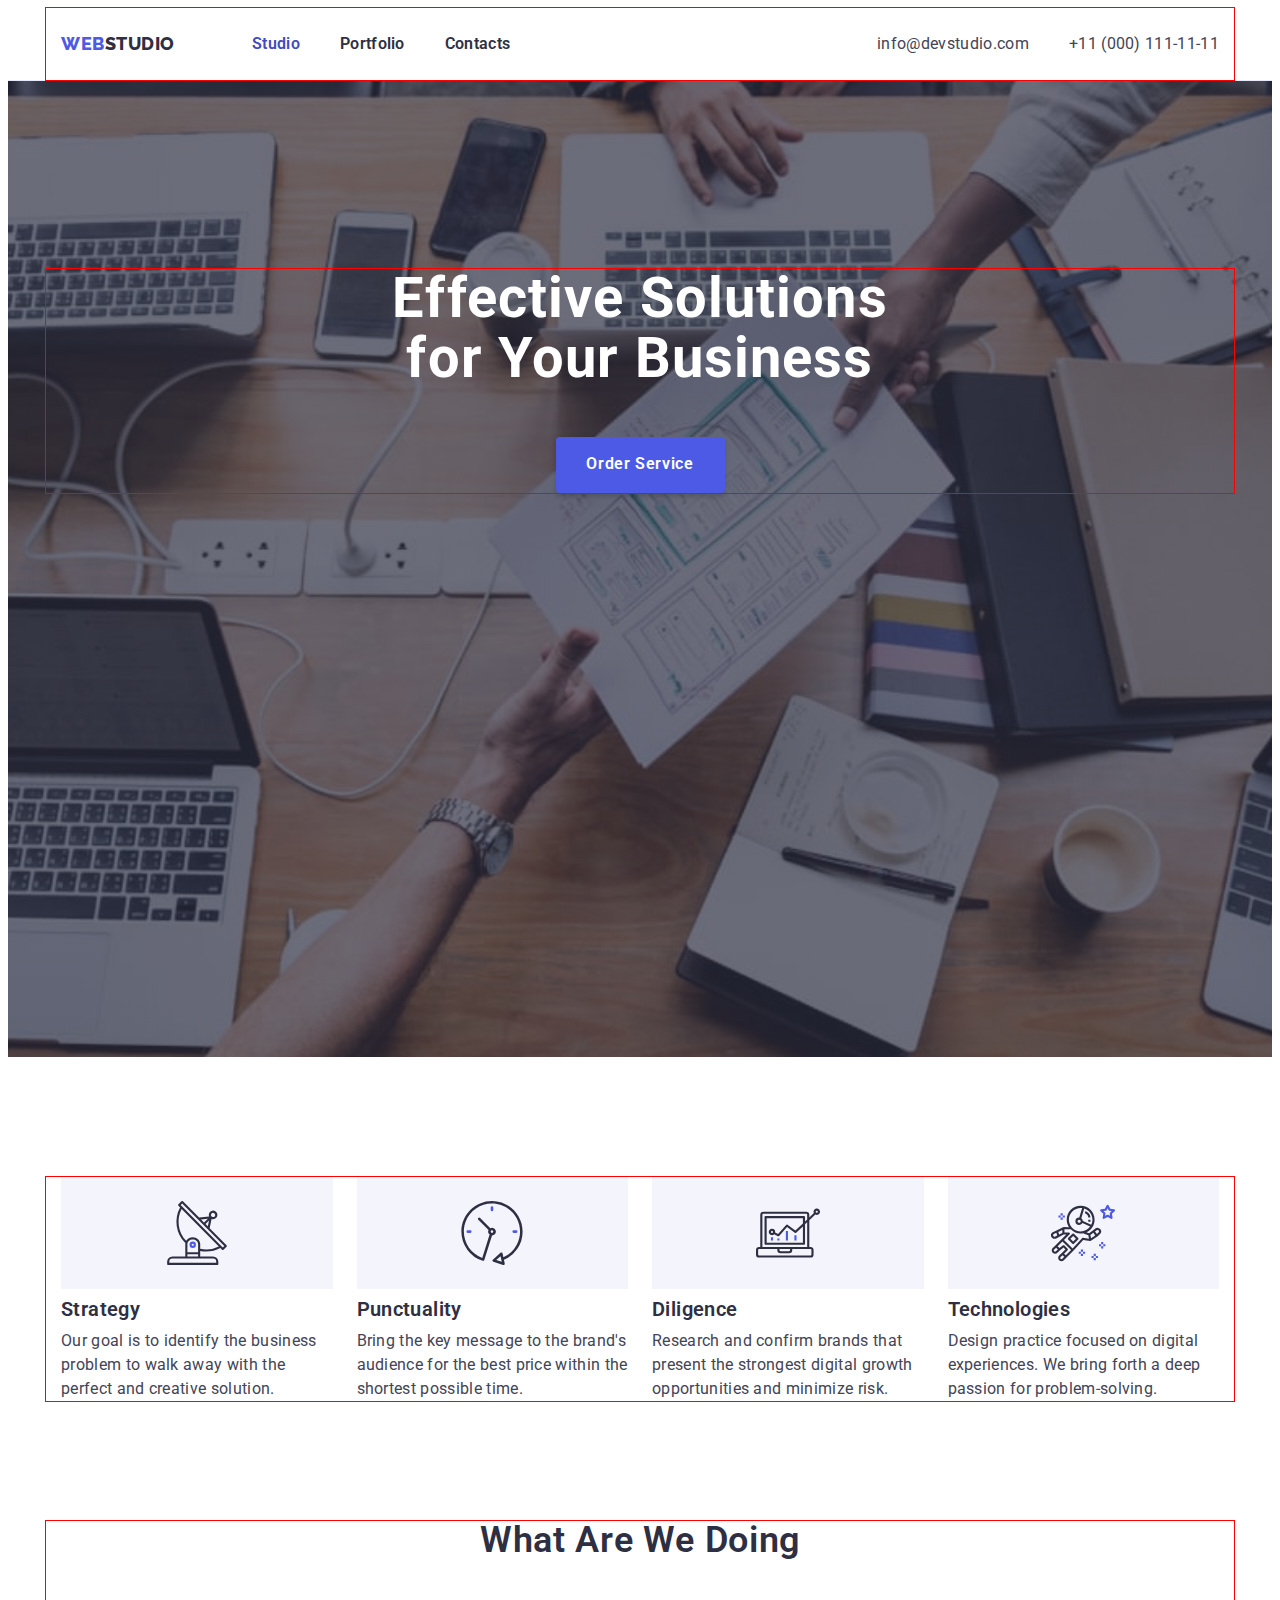
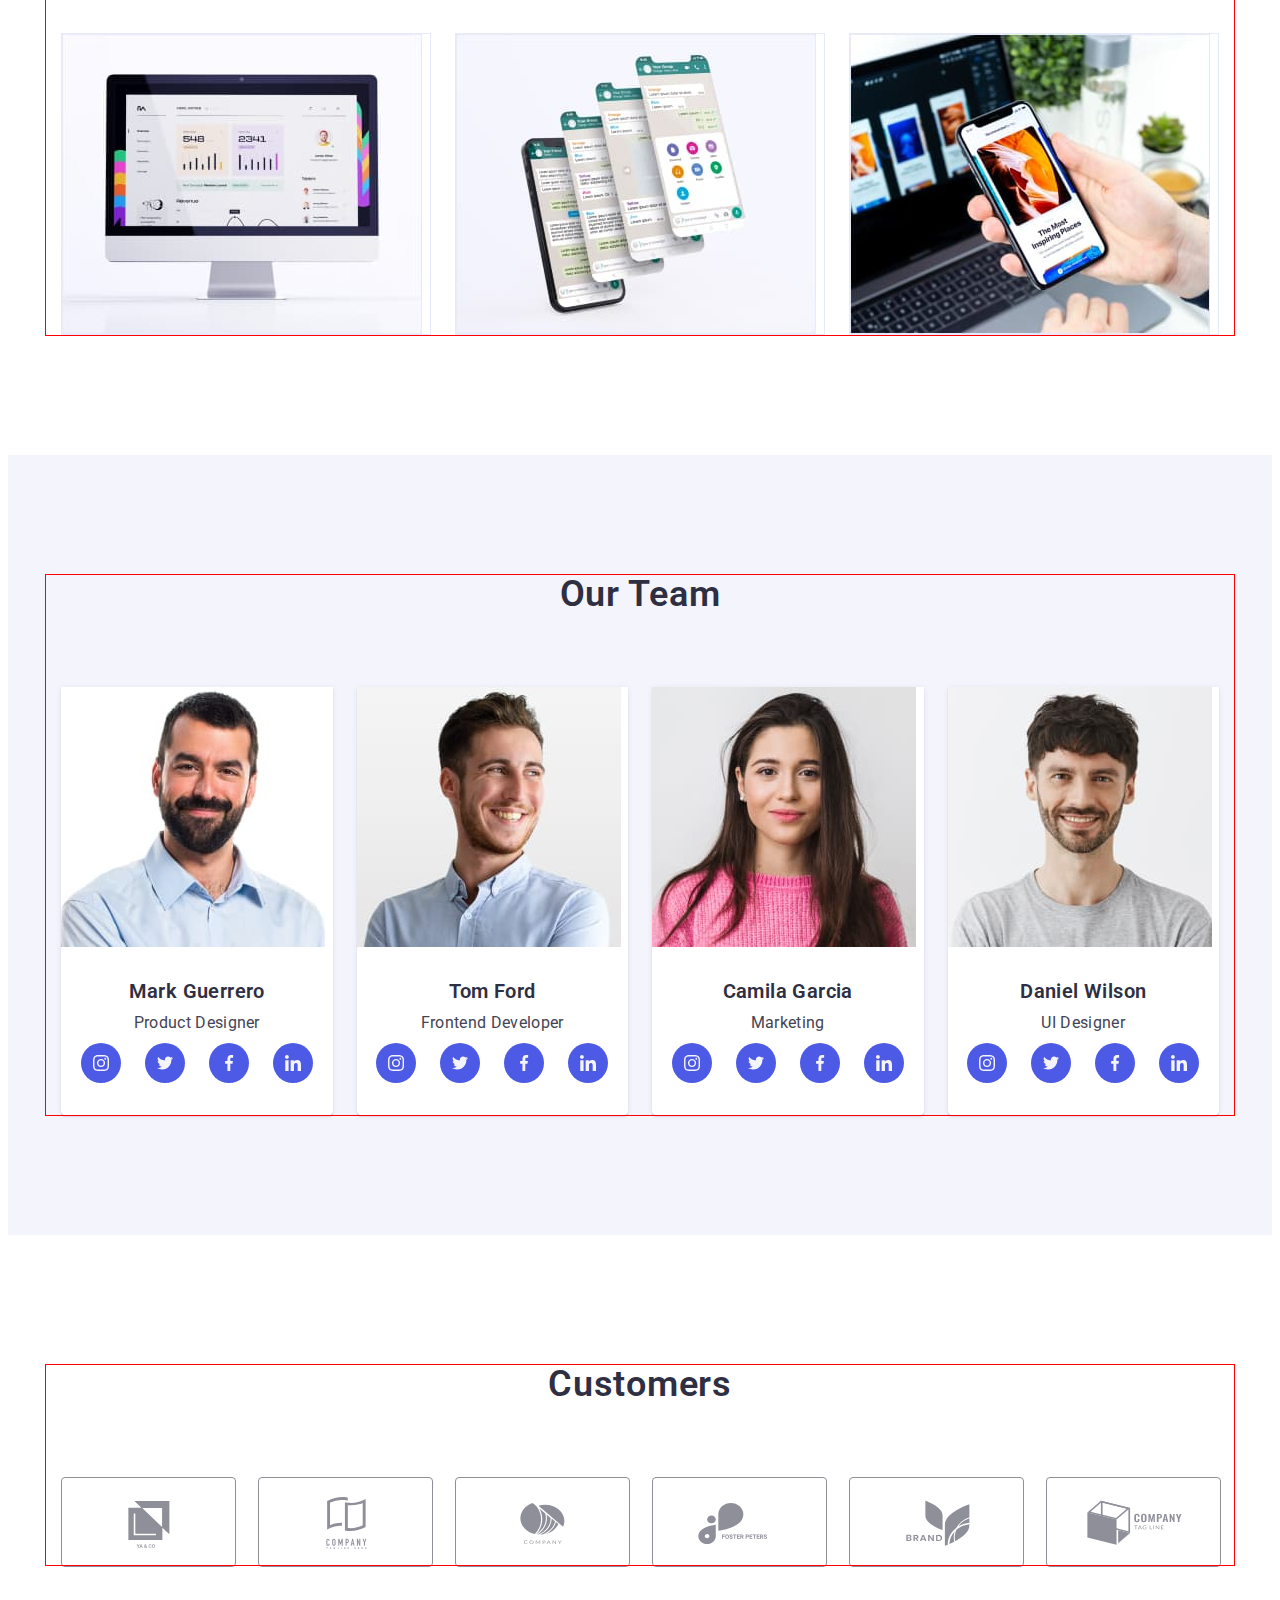
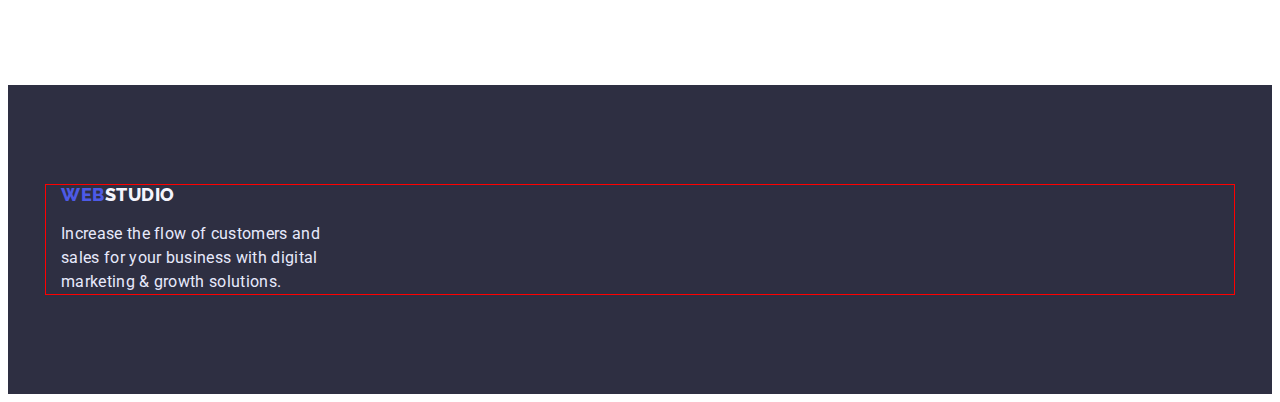
==== commit 5dcea8e3: "Added icons, styles to Customers section of index page" ====
--- a/index.html
+++ b/index.html
@@ -140,28 +140,48 @@
                                 <p class="teammate-text">Product Designer</p>
                                 <ul class="ot-social-list list">
                                     <li class="social-list-item">
-                                        <a href="" class="social-item-link">
+                                        <a
+                                            class="social-item-link"
+                                            target="_blank"
+                                            rel="noreferrer noopener nofollow"
+                                            href=""
+                                        >
                                             <svg class="social-item-icon" width="16" height="16">
                                                 <use href="./images/icons.svg#icon-instagram"></use>
                                             </svg>
                                         </a>
                                     </li>
                                     <li class="social-list-item">
-                                        <a href="" class="social-item-link">
+                                        <a
+                                            class="social-item-link"
+                                            target="_blank"
+                                            rel="noreferrer noopener nofollow"
+                                            href=""
+                                        >
                                             <svg class="social-item-icon" width="16" height="16">
                                                 <use href="./images/icons.svg#icon-twitter"></use>
                                             </svg>
                                         </a>
                                     </li>
                                     <li class="social-list-item">
-                                        <a href="" class="social-item-link">
+                                        <a
+                                            class="social-item-link"
+                                            target="_blank"
+                                            rel="noreferrer noopener nofollow"
+                                            href=""
+                                        >
                                             <svg class="social-item-icon" width="16" height="16">
                                                 <use href="./images/icons.svg#icon-facebook"></use>
                                             </svg>
                                         </a>
                                     </li>
                                     <li class="social-list-item">
-                                        <a href="" class="social-item-link">
+                                        <a
+                                            class="social-item-link"
+                                            target="_blank"
+                                            rel="noreferrer noopener nofollow"
+                                            href=""
+                                        >
                                             <svg class="social-item-icon" width="16" height="16">
                                                 <use href="./images/icons.svg#icon-linkedin"></use>
                                             </svg>
@@ -181,28 +201,48 @@
                                 <p class="teammate-text">Frontend Developer</p>
                                 <ul class="ot-social-list list">
                                     <li class="social-list-item">
-                                        <a href="" class="social-item-link">
+                                        <a
+                                            class="social-item-link"
+                                            target="_blank"
+                                            rel="noreferrer noopener nofollow"
+                                            href=""
+                                        >
                                             <svg class="social-item-icon" width="16" height="16">
                                                 <use href="./images/icons.svg#icon-instagram"></use>
                                             </svg>
                                         </a>
                                     </li>
                                     <li class="social-list-item">
-                                        <a href="" class="social-item-link">
+                                        <a
+                                            class="social-item-link"
+                                            target="_blank"
+                                            rel="noreferrer noopener nofollow"
+                                            href=""
+                                        >
                                             <svg class="social-item-icon" width="16" height="16">
                                                 <use href="./images/icons.svg#icon-twitter"></use>
                                             </svg>
                                         </a>
                                     </li>
                                     <li class="social-list-item">
-                                        <a href="" class="social-item-link">
+                                        <a
+                                            class="social-item-link"
+                                            target="_blank"
+                                            rel="noreferrer noopener nofollow"
+                                            href=""
+                                        >
                                             <svg class="social-item-icon" width="16" height="16">
                                                 <use href="./images/icons.svg#icon-facebook"></use>
                                             </svg>
                                         </a>
                                     </li>
                                     <li class="social-list-item">
-                                        <a href="" class="social-item-link">
+                                        <a
+                                            class="social-item-link"
+                                            target="_blank"
+                                            rel="noreferrer noopener nofollow"
+                                            href=""
+                                        >
                                             <svg class="social-item-icon" width="16" height="16">
                                                 <use href="./images/icons.svg#icon-linkedin"></use>
                                             </svg>
@@ -222,28 +262,48 @@
                                 <p class="teammate-text">Marketing</p>
                                 <ul class="ot-social-list list">
                                     <li class="social-list-item">
-                                        <a href="" class="social-item-link">
+                                        <a
+                                            class="social-item-link"
+                                            target="_blank"
+                                            rel="noreferrer noopener nofollow"
+                                            href=""
+                                        >
                                             <svg class="social-item-icon" width="16" height="16">
                                                 <use href="./images/icons.svg#icon-instagram"></use>
                                             </svg>
                                         </a>
                                     </li>
                                     <li class="social-list-item">
-                                        <a href="" class="social-item-link">
+                                        <a
+                                            class="social-item-link"
+                                            target="_blank"
+                                            rel="noreferrer noopener nofollow"
+                                            href=""
+                                        >
                                             <svg class="social-item-icon" width="16" height="16">
                                                 <use href="./images/icons.svg#icon-twitter"></use>
                                             </svg>
                                         </a>
                                     </li>
                                     <li class="social-list-item">
-                                        <a href="" class="social-item-link">
+                                        <a
+                                            class="social-item-link"
+                                            target="_blank"
+                                            rel="noreferrer noopener nofollow"
+                                            href=""
+                                        >
                                             <svg class="social-item-icon" width="16" height="16">
                                                 <use href="./images/icons.svg#icon-facebook"></use>
                                             </svg>
                                         </a>
                                     </li>
                                     <li class="social-list-item">
-                                        <a href="" class="social-item-link">
+                                        <a
+                                            class="social-item-link"
+                                            target="_blank"
+                                            rel="noreferrer noopener nofollow"
+                                            href=""
+                                        >
                                             <svg class="social-item-icon" width="16" height="16">
                                                 <use href="./images/icons.svg#icon-linkedin"></use>
                                             </svg>
@@ -263,28 +323,48 @@
                                 <p class="teammate-text">UI Designer</p>
                                 <ul class="ot-social-list list">
                                     <li class="social-list-item">
-                                        <a href="" class="social-item-link">
+                                        <a
+                                            class="social-item-link"
+                                            target="_blank"
+                                            rel="noreferrer noopener nofollow"
+                                            href=""
+                                        >
                                             <svg class="social-item-icon" width="16" height="16">
                                                 <use href="./images/icons.svg#icon-instagram"></use>
                                             </svg>
                                         </a>
                                     </li>
                                     <li class="social-list-item">
-                                        <a href="" class="social-item-link">
+                                        <a
+                                            class="social-item-link"
+                                            target="_blank"
+                                            rel="noreferrer noopener nofollow"
+                                            href=""
+                                        >
                                             <svg class="social-item-icon" width="16" height="16">
                                                 <use href="./images/icons.svg#icon-twitter"></use>
                                             </svg>
                                         </a>
                                     </li>
                                     <li class="social-list-item">
-                                        <a href="" class="social-item-link">
+                                        <a
+                                            class="social-item-link"
+                                            target="_blank"
+                                            rel="noreferrer noopener nofollow"
+                                            href=""
+                                        >
                                             <svg class="social-item-icon" width="16" height="16">
                                                 <use href="./images/icons.svg#icon-facebook"></use>
                                             </svg>
                                         </a>
                                     </li>
                                     <li class="social-list-item">
-                                        <a href="" class="social-item-link">
+                                        <a
+                                            class="social-item-link"
+                                            target="_blank"
+                                            rel="noreferrer noopener nofollow"
+                                            href=""
+                                        >
                                             <svg class="social-item-icon" width="16" height="16">
                                                 <use href="./images/icons.svg#icon-linkedin"></use>
                                             </svg>
@@ -302,34 +382,76 @@
                     <h2 class="customers-title">customers</h2>
                     <ul class="customers-icons-list list">
                         <li class="customers-icons-item">
-                            <svg class="customers-icon">
-                                <use></use>
-                            </svg>
-                        </li>
-                        <li class="customers-icons-item">
-                            <svg class="customers-icon">
-                                <use></use>
-                            </svg>
-                        </li>
-                        <li class="customers-icons-item">
-                            <svg class="customers-icon">
-                                <use></use>
-                            </svg>
-                        </li>
-                        <li class="customers-icons-item">
-                            <svg class="customers-icon">
-                                <use></use>
-                            </svg>
-                        </li>
-                        <li class="customers-icons-item">
-                            <svg class="customers-icon">
-                                <use></use>
-                            </svg>
-                        </li>
-                        <li class="customers-icons-item">
-                            <svg class="customers-icon">
-                                <use></use>
-                            </svg>
+                            <a
+                                class="customers-item-link"
+                                target="_blank"
+                                rel="noreferrer noopener nofollow"
+                                href=""
+                            >
+                                <svg class="customers-icon" width="104" height="56">
+                                    <use href="./images/icons.svg#icon-logo-ya-co"></use>
+                                </svg>
+                            </a>
+                        </li>
+                        <li class="customers-icons-item">
+                            <a
+                                class="customers-item-link"
+                                target="_blank"
+                                rel="noreferrer noopener nofollow"
+                                href=""
+                            >
+                                <svg class="customers-icon" width="104" height="56">
+                                    <use href="./images/icons.svg#icon-logo-com-1"></use>
+                                </svg>
+                            </a>
+                        </li>
+                        <li class="customers-icons-item">
+                            <a
+                                class="customers-item-link"
+                                target="_blank"
+                                rel="noreferrer noopener nofollow"
+                                href=""
+                            >
+                                <svg class="customers-icon" width="104" height="56">
+                                    <use href="./images/icons.svg#icon-logo-com-2"></use>
+                                </svg>
+                            </a>
+                        </li>
+                        <li class="customers-icons-item">
+                            <a
+                                class="customers-item-link"
+                                target="_blank"
+                                rel="noreferrer noopener nofollow"
+                                href=""
+                            >
+                                <svg class="customers-icon" width="104" height="56">
+                                    <use href="./images/icons.svg#icon-logo-foster-peters"></use>
+                                </svg>
+                            </a>
+                        </li>
+                        <li class="customers-icons-item">
+                            <a
+                                class="customers-item-link"
+                                target="_blank"
+                                rel="noreferrer noopener nofollow"
+                                href=""
+                            >
+                                <svg class="customers-icon" width="104" height="56">
+                                    <use href="./images/icons.svg#icon-logo-brand"></use>
+                                </svg>
+                            </a>
+                        </li>
+                        <li class="customers-icons-item">
+                            <a
+                                class="customers-item-link"
+                                target="_blank"
+                                rel="noreferrer noopener nofollow"
+                                href=""
+                            >
+                                <svg class="customers-icon" width="104" height="56">
+                                    <use href="./images/icons.svg#icon-logo-com-3"></use>
+                                </svg>
+                            </a>
                         </li>
                     </ul>
                 </div>
--- a/css/styles.css
+++ b/css/styles.css
@@ -331,7 +331,7 @@
     outline: none;
 }
 
-/*!CUTOMERS*/
+/*!CUSTOMERS*/
 .customers {
     background-color: var(--primary-bg);
     padding: 130px 0px 120px 0px;
@@ -344,15 +344,29 @@
 }
 .customers-icons-item {
     width: calc((100% - 120px) / 6);
+    height: 88px;
+}
+.customers-item-link {
+    width: 100%;
+    height: 100%;
     display: flex;
     align-items: center;
     justify-content: center;
-    height: 88px;
     border: 1px solid var(--subtle-text);
     border-radius: 4px;
 }
-/* .customers-icon {
-} */
+.customers-item-link:hover,
+.customers-item-link:focus {
+    border-color: var(--hover-focus);
+    outline: none;
+}
+.customers-item-link:hover .customers-icon,
+.customers-item-link:focus .customers-icon {
+    fill: var(--hover-focus);
+}
+.customers-icon {
+    fill: var(--subtle-text);
+}
 
 /*!FOOTER*/
 .footer {
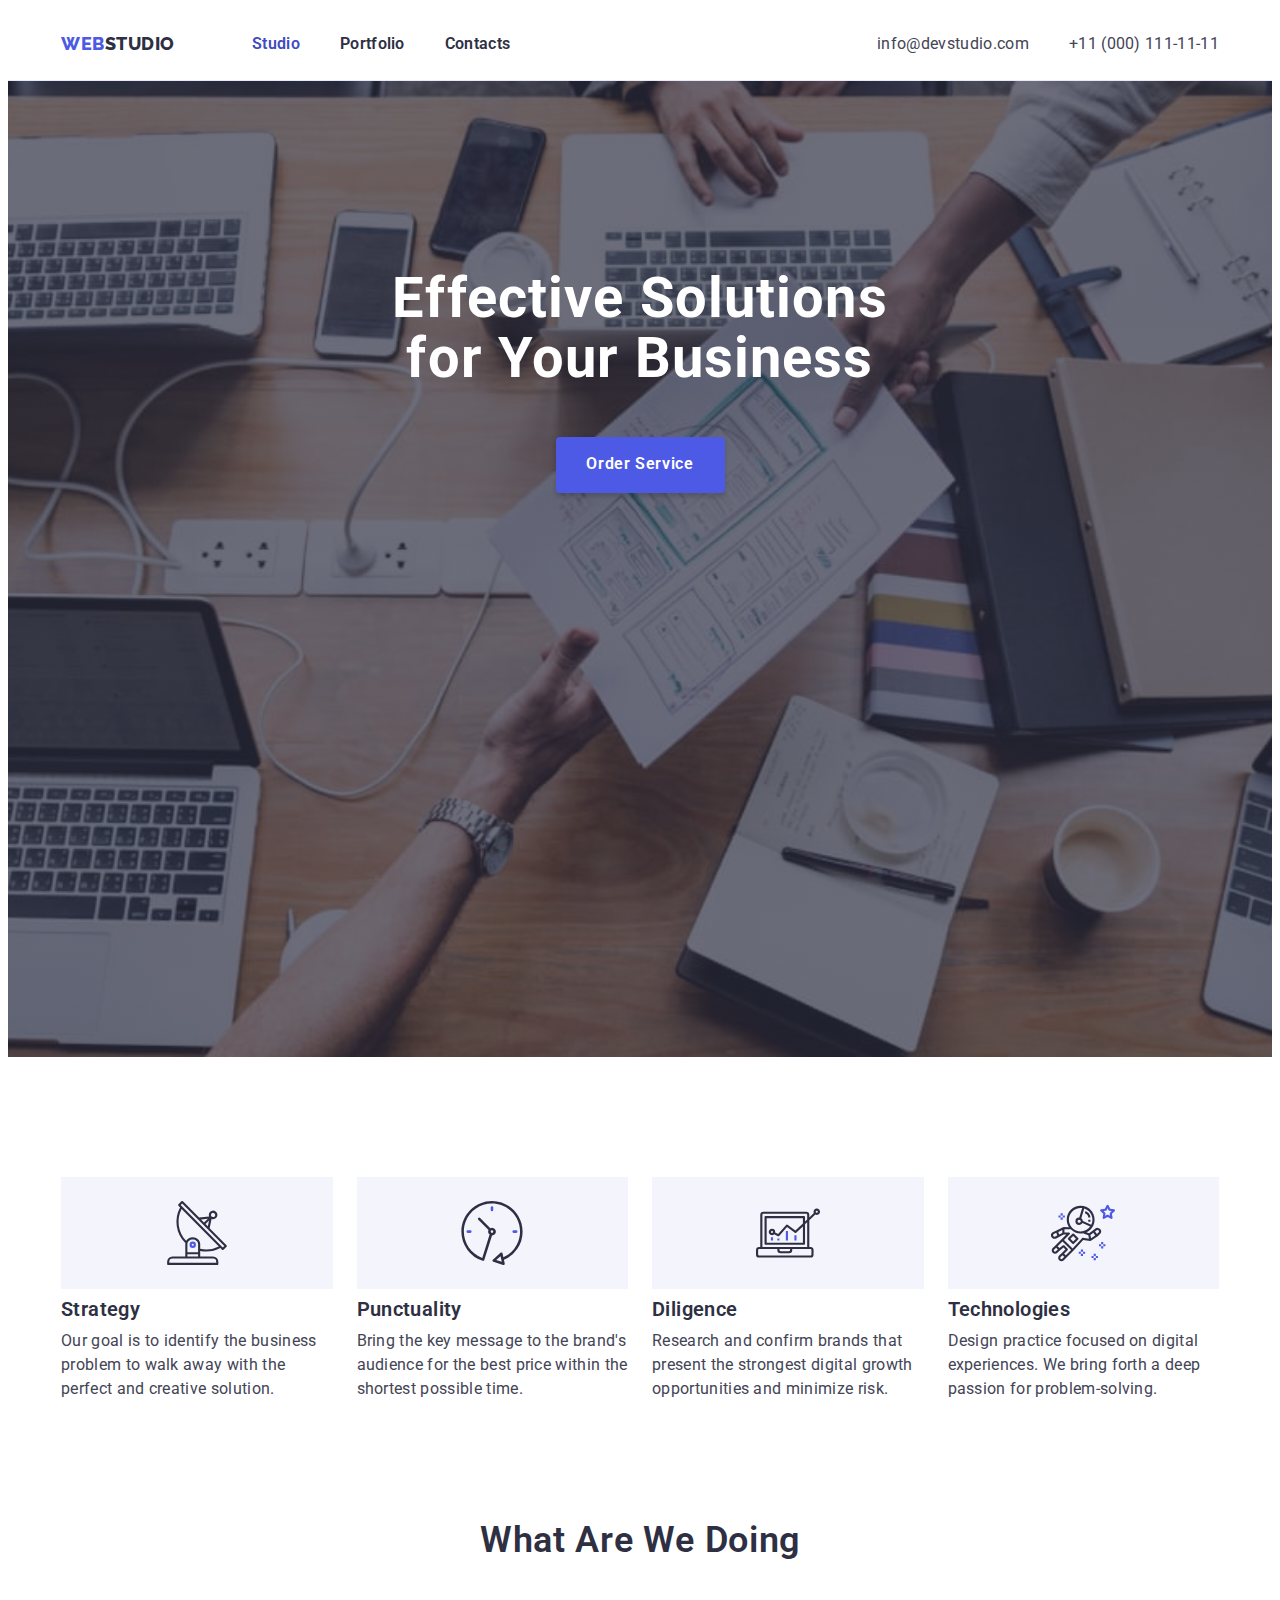
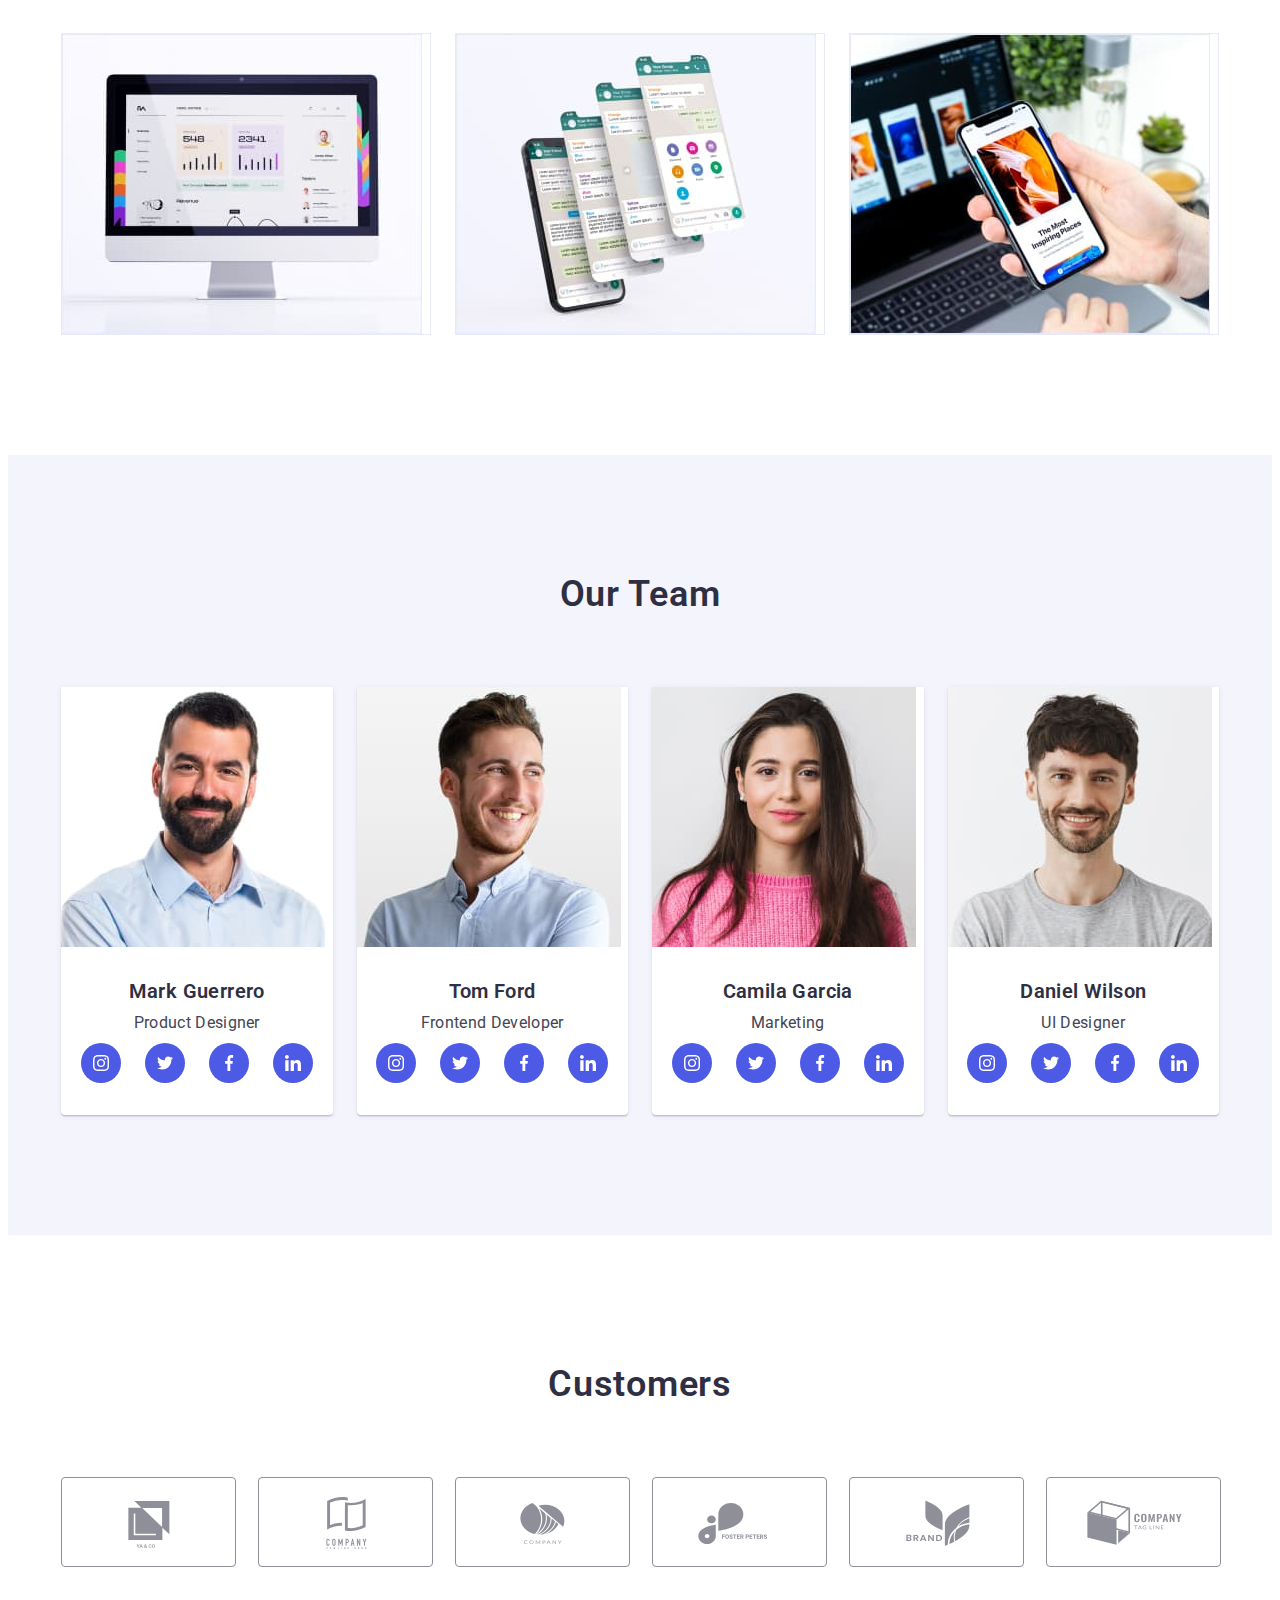
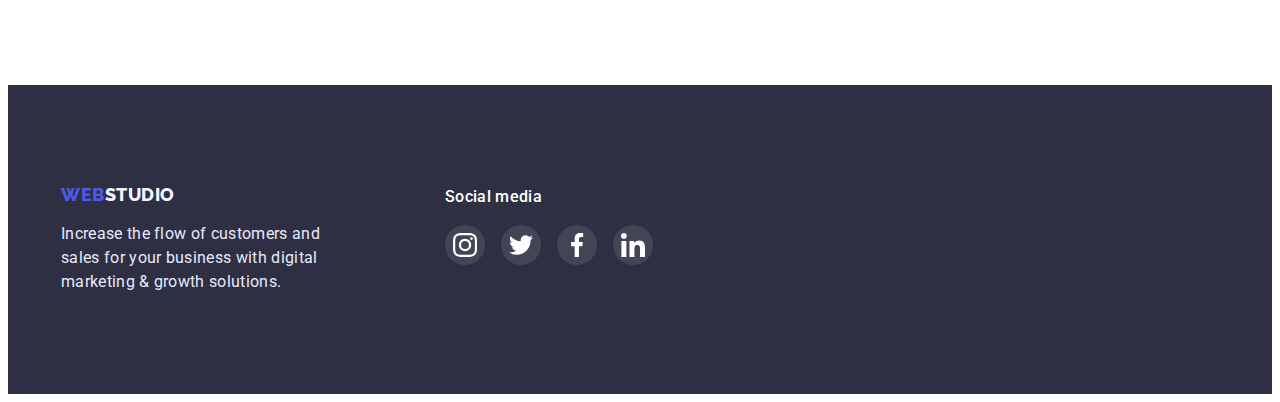
==== commit b1b07474: "Added footer social icons" ====
--- a/index.html
+++ b/index.html
@@ -458,14 +458,69 @@
             </section>
         </main>
         <footer class="footer">
-            <div class="container">
-                <a class="footer-logo" href="./index.html"
-                    >Web<span class="footer-logo fl-span">Studio</span></a
-                >
-                <p class="footer-text">
-                    Increase the flow of customers and sales for your business with digital
-                    marketing & growth solutions.
-                </p>
+            <div class="container footer-container">
+                <div class="footer-logo-container">
+                    <a class="footer-logo" href="./index.html"
+                        >Web<span class="footer-logo fl-span">Studio</span></a
+                    >
+                    <p class="footer-text">
+                        Increase the flow of customers and sales for your business with digital
+                        marketing & growth solutions.
+                    </p>
+                </div>
+                <div class="footer-social-container">
+                    <p class="footer-social-text">Social media</p>
+                    <ul class="footer-social-list list">
+                        <li class="fs-list-item">
+                            <a
+                                class="footer-social-link"
+                                target="_blank"
+                                rel="noreferrer noopener nofollow"
+                                href=""
+                            >
+                                <svg class="footer-social-icon" width="24" height="24">
+                                    <use href="./images/icons.svg#icon-instagram"></use>
+                                </svg>
+                            </a>
+                        </li>
+                        <li class="fs-list-item">
+                            <a
+                                class="footer-social-link"
+                                target="_blank"
+                                rel="noreferrer noopener nofollow"
+                                href=""
+                            >
+                                <svg class="footer-social-icon" width="24" height="24">
+                                    <use href="./images/icons.svg#icon-twitter"></use>
+                                </svg>
+                            </a>
+                        </li>
+                        <li class="fs-list-item">
+                            <a
+                                class="footer-social-link"
+                                target="_blank"
+                                rel="noreferrer noopener nofollow"
+                                href=""
+                            >
+                                <svg class="footer-social-icon" width="24" height="24">
+                                    <use href="./images/icons.svg#icon-facebook"></use>
+                                </svg>
+                            </a>
+                        </li>
+                        <li class="fs-list-item">
+                            <a
+                                class="footer-social-link"
+                                target="_blank"
+                                rel="noreferrer noopener nofollow"
+                                href=""
+                            >
+                                <svg class="footer-social-icon" width="24" height="24">
+                                    <use href="./images/icons.svg#icon-linkedin"></use>
+                                </svg>
+                            </a>
+                        </li>
+                    </ul>
+                </div>
             </div>
         </footer>
     </body>
--- a/css/styles.css
+++ b/css/styles.css
@@ -64,7 +64,6 @@
     width: 1158px;
     padding: 0px 15px;
     margin: 0 auto;
-    outline: 1px solid red;
 }
 
 /**INDEX PAGE STYLES*/
@@ -323,7 +322,7 @@
     justify-content: center;
 }
 .social-item-icon {
-    fill: var(--light);
+    fill: var(--primary-bg);
 }
 .social-item-link:hover,
 .social-item-link:focus {
@@ -373,6 +372,11 @@
     padding: 100px 0px 100px 0px;
     background-color: var(--dark);
 }
+.footer-container {
+    display: flex;
+}
+/* .footer-logo-container {
+} */
 .footer-logo {
     font-family: var(--secondary-font);
     font-weight: 800;
@@ -399,6 +403,44 @@
     max-width: 264px;
     margin-top: 16px;
 }
+.footer-social-container {
+    margin-left: 120px;
+}
+.footer-social-text {
+    font-weight: 500;
+    font-size: 16px;
+    line-height: 1.5;
+    letter-spacing: 0.02em;
+    color: var(--primary-bg);
+}
+.footer-social-list {
+    display: flex;
+    gap: 16px;
+    justify-content: center;
+    margin-top: 16px;
+}
+.fs-list-item {
+    width: 40px;
+    height: 40px;
+}
+.footer-social-link {
+    width: 100%;
+    height: 100%;
+    background-color: rgba(255, 255, 255, 0.1);
+    border-radius: 50%;
+    display: flex;
+    justify-content: center;
+    align-items: center;
+}
+.footer-social-link:hover,
+.footer-social-link:focus {
+    background-color: #31d0aa;
+    outline: none;
+}
+.footer-social-icon {
+    fill: var(--primary-bg);
+}
+
 /*!----------------------------------------------------------------*/
 
 /**PORTFOLIO PAGE STYLES*/
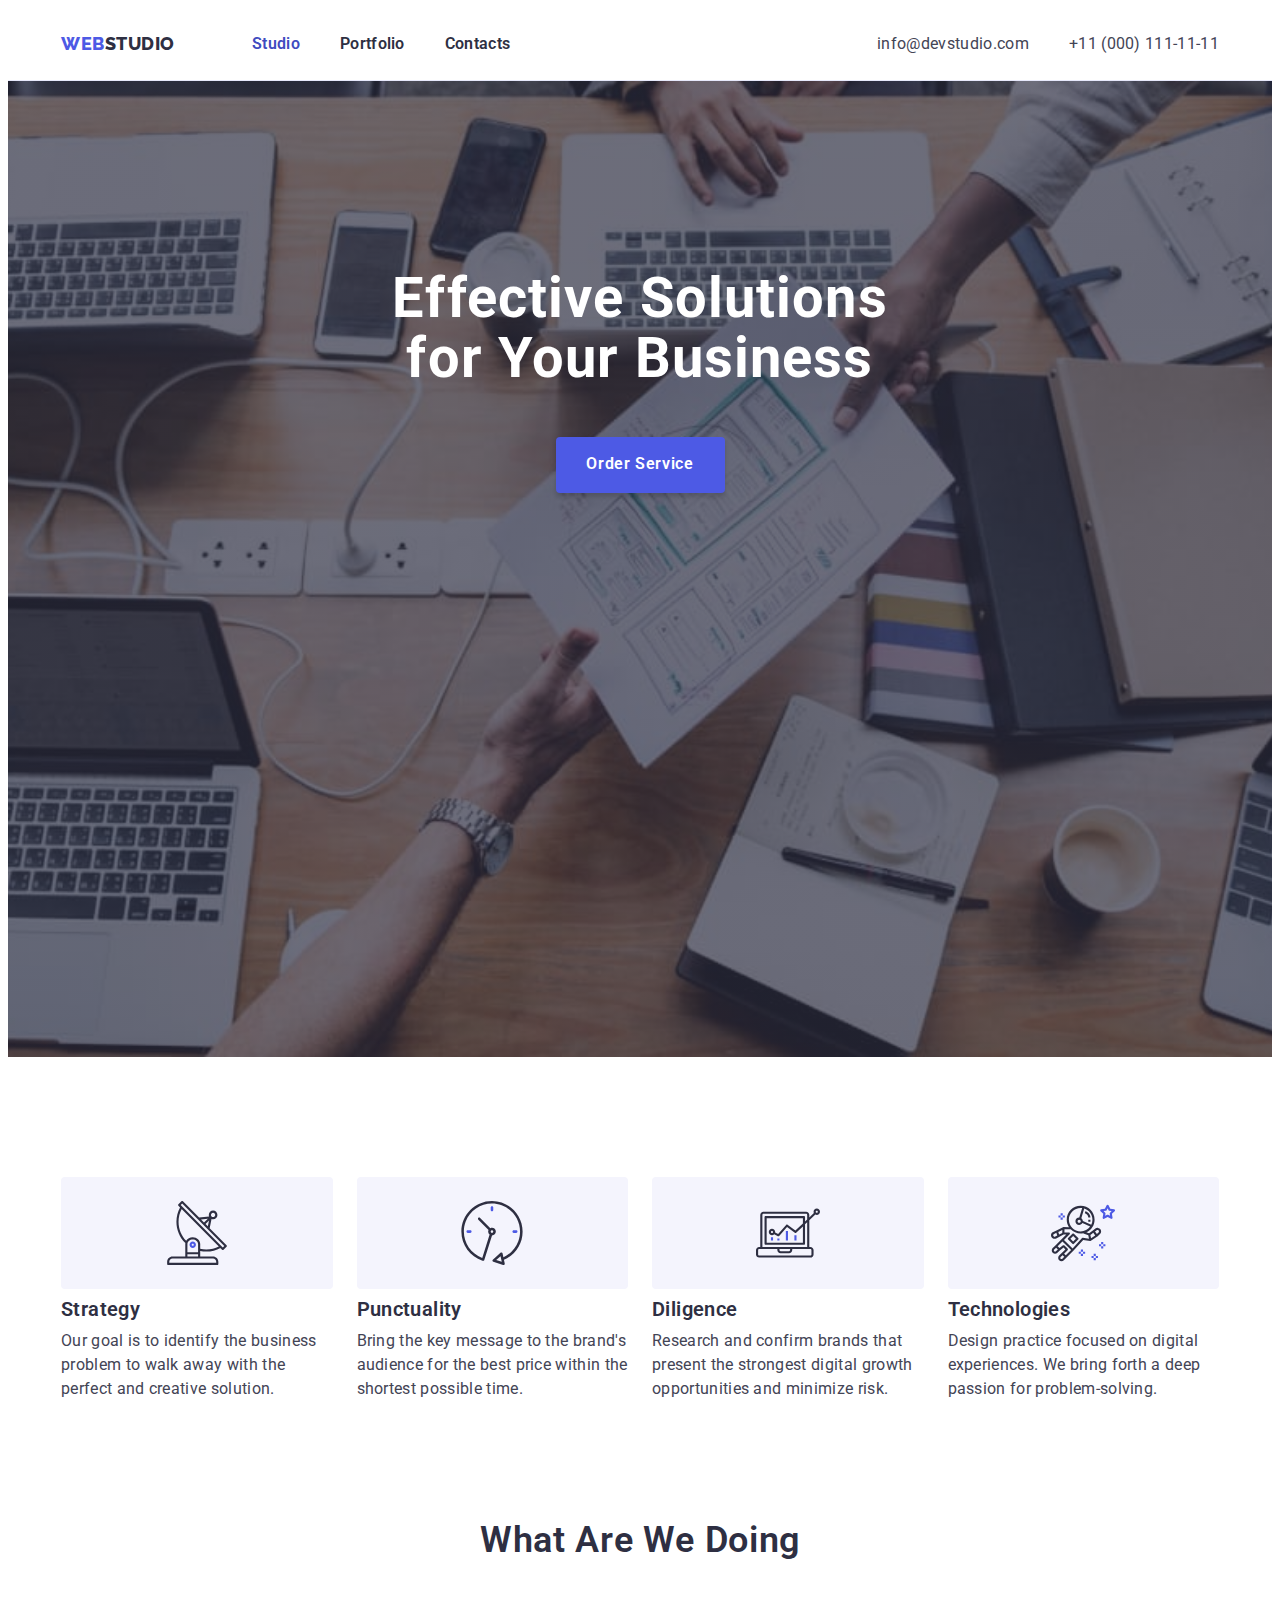
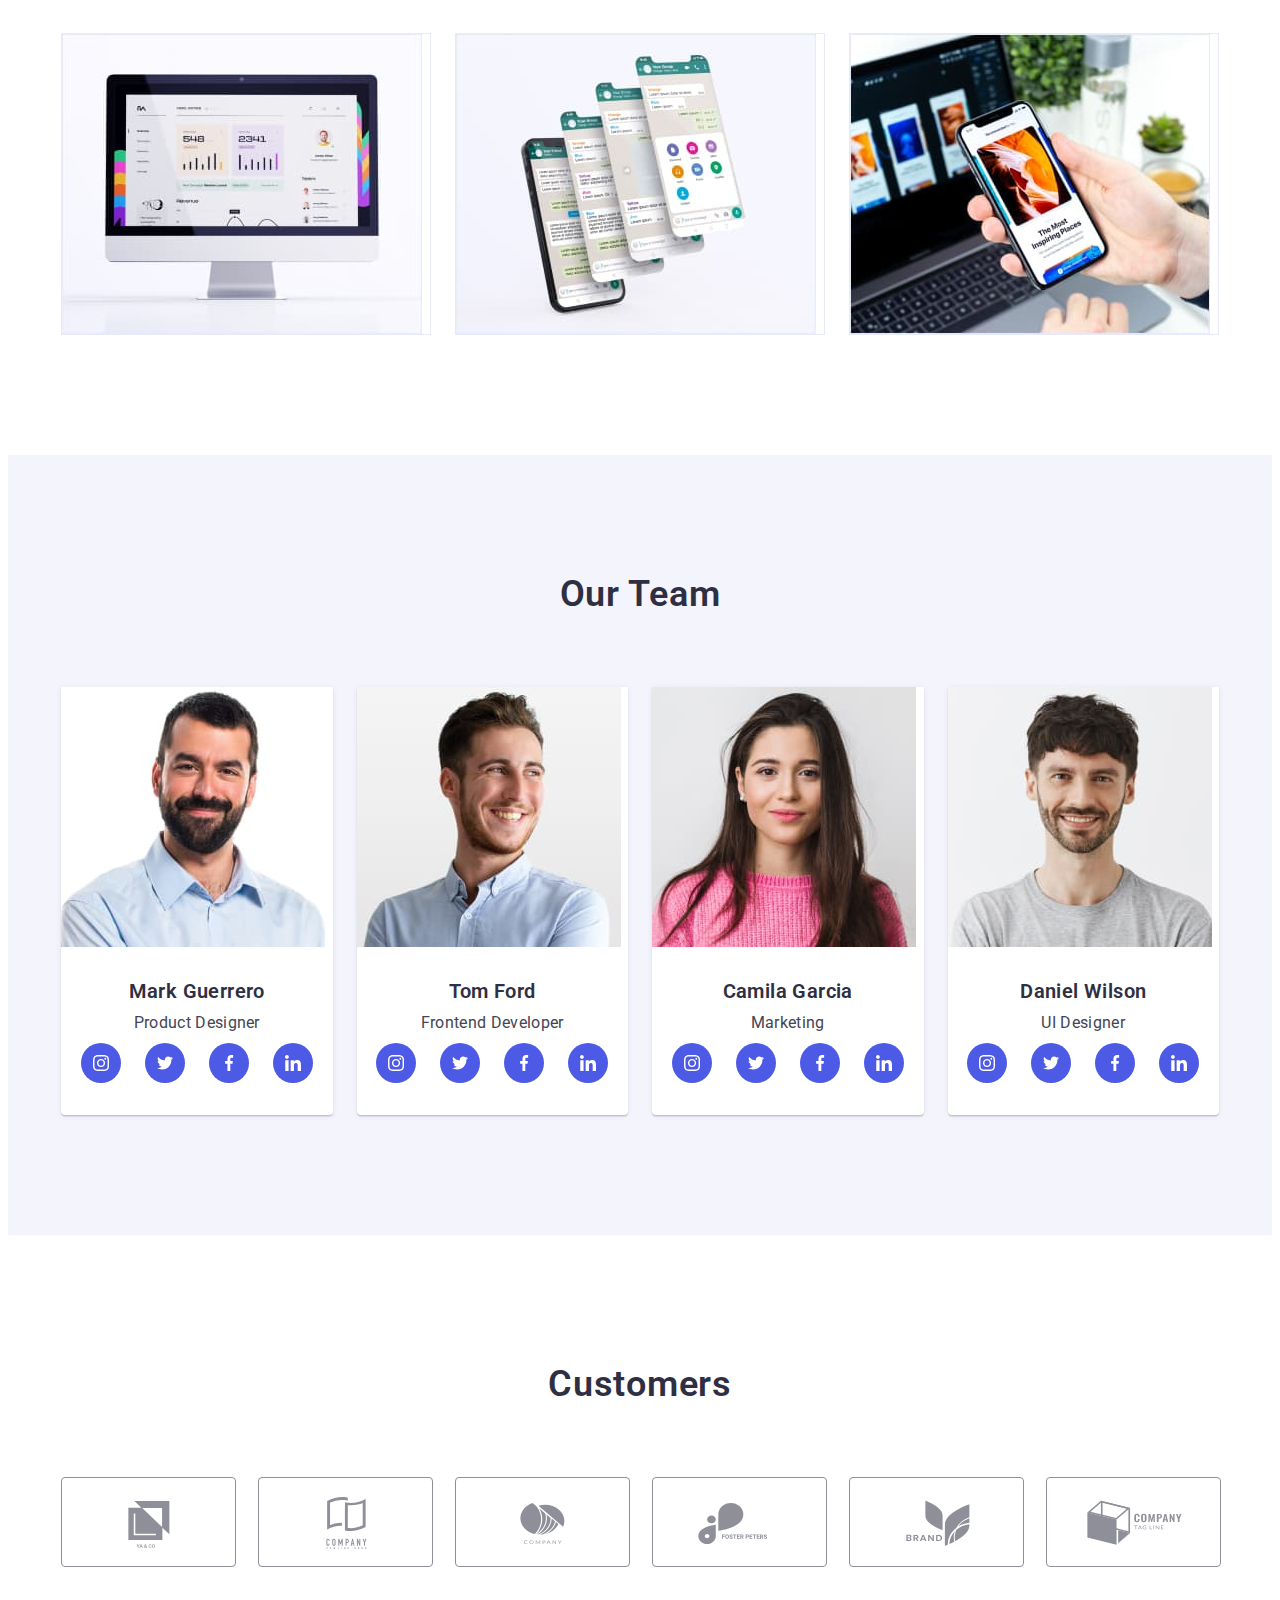
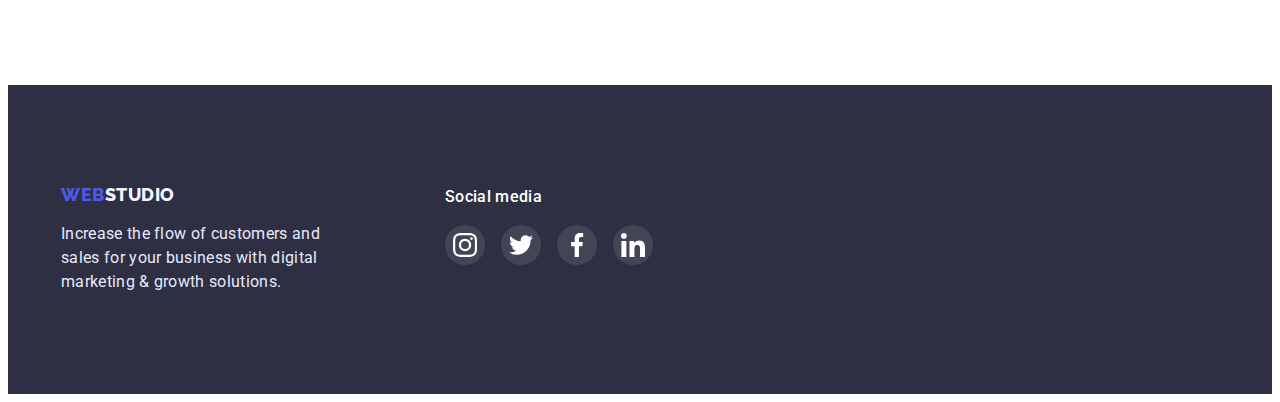
==== commit 3a5473de: "Added changes to index page(removed pseudoclass from Our strengths section) and README.md" ====
--- a/index.html
+++ b/index.html
@@ -63,29 +63,51 @@
             <section class="our-strengths">
                 <div class="container">
                     <h2 class="visually-hidden">Why do you choose us</h2>
+                    <ul class="os-icons-list list">
+                        <li class="os-icons-item">
+                            <svg class="os-item-icon" width="64px" height="64px">
+                                <use href="./images/icons.svg#icon-antenna"></use>
+                            </svg>
+                        </li>
+                        <li class="os-icons-item">
+                            <svg class="os-item-icon" width="64px" height="64px">
+                                <use href="./images/icons.svg#icon-clock"></use>
+                            </svg>
+                        </li>
+                        <li class="os-icons-item">
+                            <svg class="os-item-icon" width="64px" height="64px">
+                                <use href="./images/icons.svg#icon-diagram"></use>
+                            </svg>
+                        </li>
+                        <li class="os-icons-item">
+                            <svg class="os-item-icon" width="64px" height="64px">
+                                <use href="./images/icons.svg#icon-astronaut"></use>
+                            </svg>
+                        </li>
+                    </ul>
                     <ul class="our-strengths-list list">
-                        <li class="our-strengths-item icon-antenna">
+                        <li class="our-strengths-item">
                             <h3 class="our-strengths-title">Strategy</h3>
                             <p class="our-strengths-text">
                                 Our goal is to identify the business problem to walk away with the
                                 perfect and creative solution.
                             </p>
                         </li>
-                        <li class="our-strengths-item icon-clock">
+                        <li class="our-strengths-item">
                             <h3 class="our-strengths-title">Punctuality</h3>
                             <p class="our-strengths-text">
                                 Bring the key message to the brand's audience for the best price
                                 within the shortest possible time.
                             </p>
                         </li>
-                        <li class="our-strengths-item icon-diagram">
+                        <li class="our-strengths-item">
                             <h3 class="our-strengths-title">Diligence</h3>
                             <p class="our-strengths-text">
                                 Research and confirm brands that present the strongest digital
                                 growth opportunities and minimize risk.
                             </p>
                         </li>
-                        <li class="our-strengths-item icon-astronaut">
+                        <li class="our-strengths-item">
                             <h3 class="our-strengths-title">Technologies</h3>
                             <p class="our-strengths-text">
                                 Design practice focused on digital experiences. We bring forth a
--- a/css/styles.css
+++ b/css/styles.css
@@ -205,7 +205,6 @@
     padding-top: 120px;
     background-color: var(--primary-bg);
 }
-
 .our-strengths-list {
     display: flex;
     gap: 24px;
@@ -213,26 +212,21 @@
 .our-strengths-item {
     width: calc((100% - 72px) / 4);
 }
-.our-strengths-item::before {
-    content: "";
-    display: block;
+.os-icons-list {
+    display: flex;
+    gap: 24px;
     height: 112px;
+}
+.os-icons-item {
+    display: flex;
+    justify-content: center;
+    align-items: center;
+    width: calc((100% - 72px) / 4);
     background-color: var(--light);
-    background-repeat: no-repeat;
-    background-position: center;
-}
-.icon-antenna::before {
-    background-image: url(../images/antenna.svg);
-}
-.icon-clock::before {
-    background-image: url(../images/clock.svg);
-}
-.icon-diagram::before {
-    background-image: url(../images/diagram.svg);
-}
-.icon-astronaut::before {
-    background-image: url(../images/astronaut.svg);
-}
+    border-radius: 4px;
+}
+/* .os-item-icon {
+} */
 .our-strengths-title {
     font-weight: 600;
     font-size: 20px;
